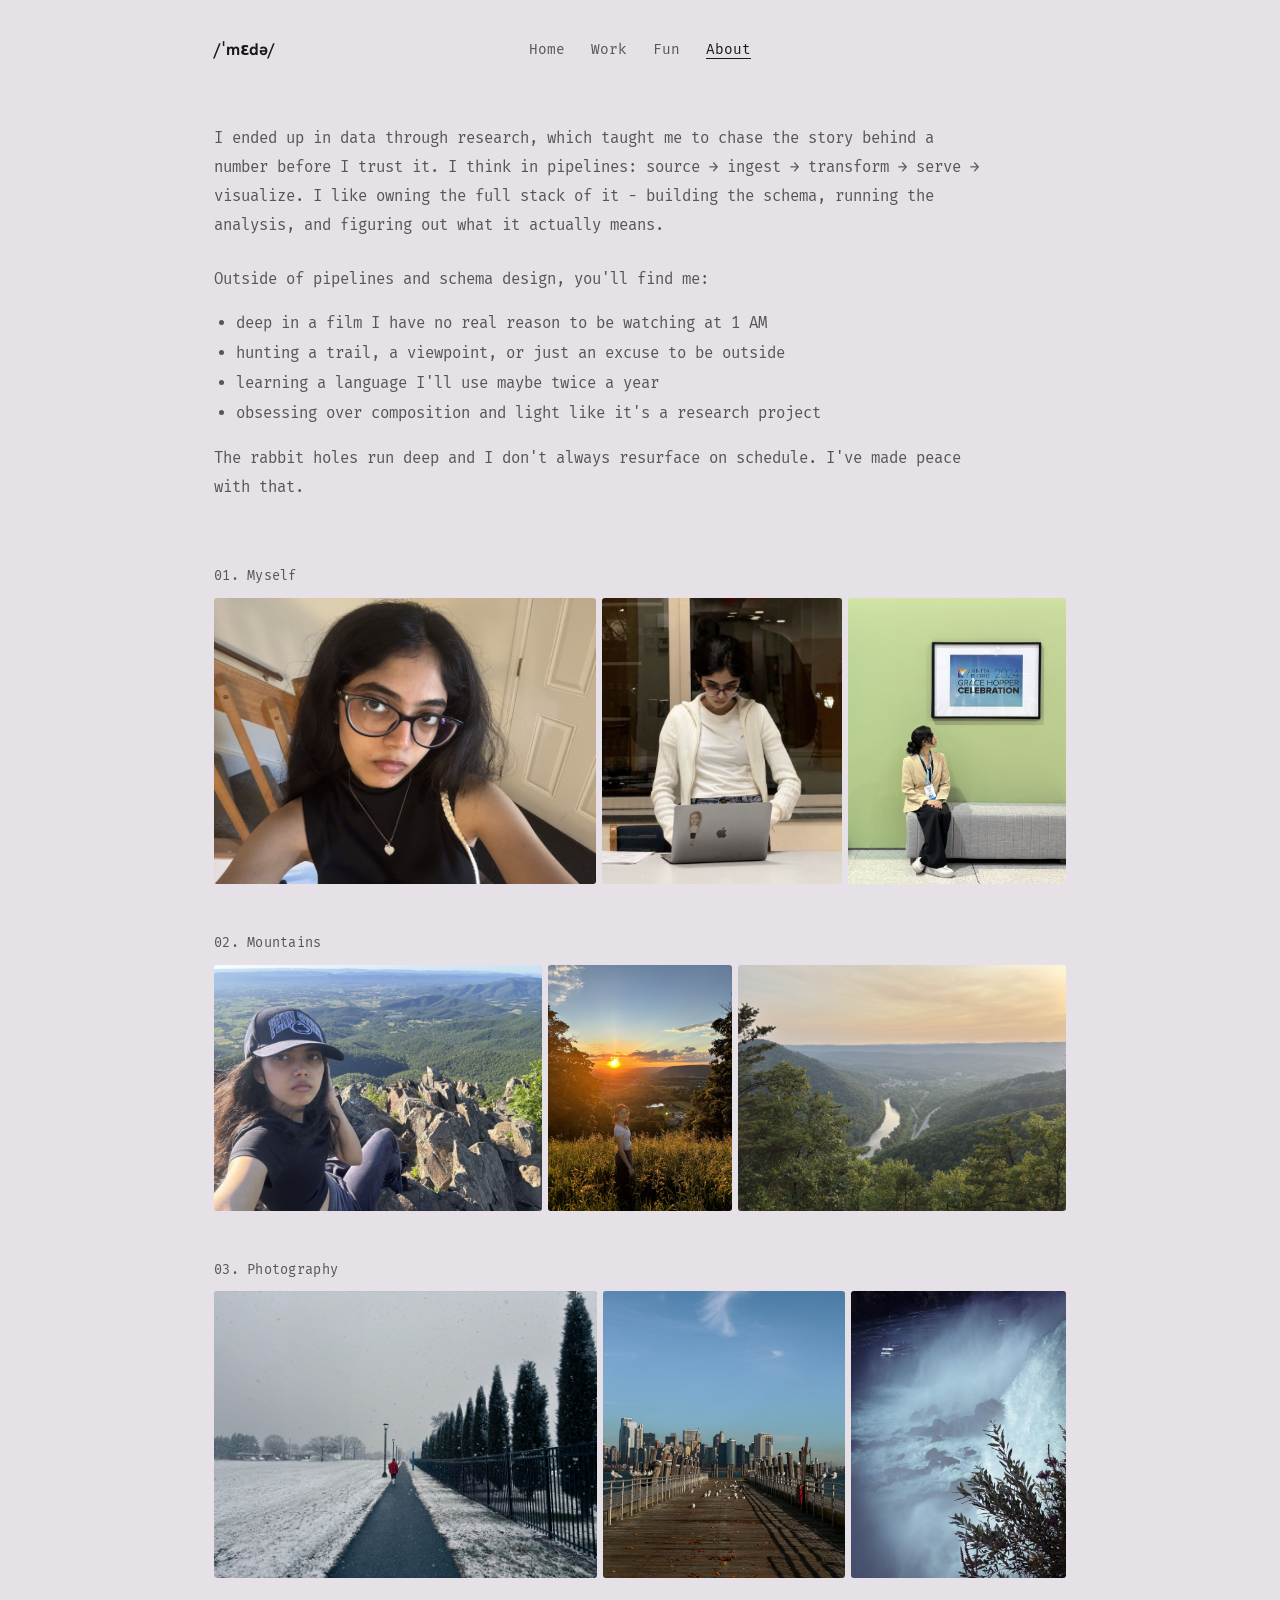
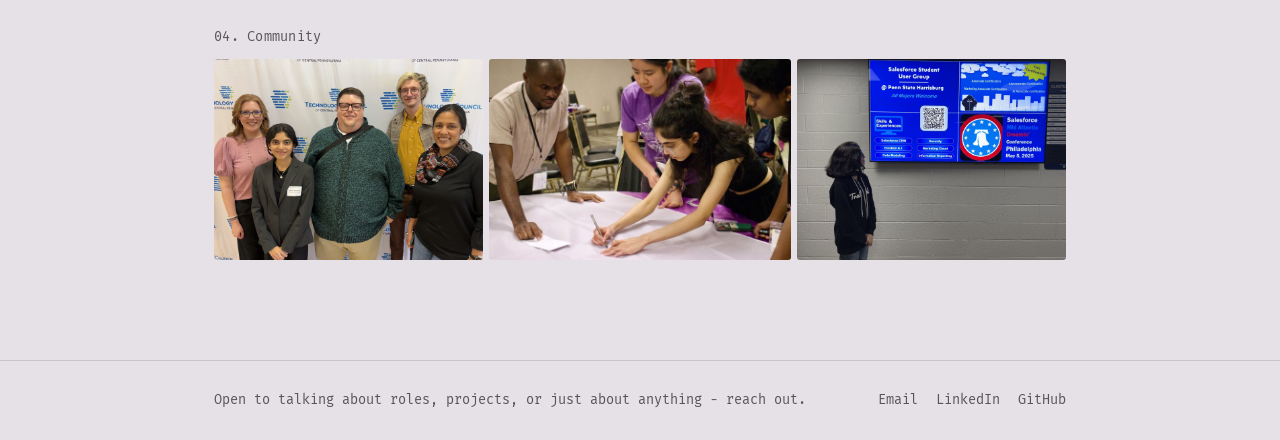
==== about.html @ 59be5feb "Add files via upload" ====
<!DOCTYPE html>
<html lang="en">
<head>
<meta charset="UTF-8">
<meta name="viewport" content="width=device-width, initial-scale=1, viewport-fit=cover">
<title>About - Medha Devalraj</title>
<meta name="theme-color" content="#e6e1e6">
<link rel="stylesheet" href="style.css?v=18">
</head>
<body class="page-about">

<nav class="site-nav" aria-label="Primary">
  <div class="wrap nav-bar">
    <a href="index.html" class="nav-logo">/ˈmɛdə/</a>
    <div class="nav-links" id="navLinks">
      <a href="index.html">Home</a>
      <a href="work.html">Work</a>
      <a href="fun.html">Fun</a>
      <a href="about.html" class="active" aria-current="page">About</a>
    </div>
    <span class="nav-end" aria-hidden="true"></span>
  </div>
</nav>

<main>
  <div class="wrap">
    <div style="max-width: 780px;">
      <p style="color:var(--ink-soft); font-size:0.98rem; line-height:1.85;">I ended up in data through research, which taught me to chase the story behind a number before I trust it. I think in pipelines: source &rarr; ingest &rarr; transform &rarr; serve &rarr; visualize. I like owning the full stack of it - building the schema, running the analysis, and figuring out what it actually means.</p>

      <p style="color:var(--ink-soft); font-size:0.98rem; line-height:1.85; margin-top:24px;">Outside of pipelines and schema design, you'll find me:</p>
      <ul style="color:var(--ink-soft); font-size:0.98rem; line-height:1.9; margin-top:8px; padding-left:22px;">
        <li>deep in a film I have no real reason to be watching at 1 AM</li>
        <li>hunting a trail, a viewpoint, or just an excuse to be outside</li>
        <li>learning a language I'll use maybe twice a year</li>
        <li>obsessing over composition and light like it's a research project</li>
      </ul>
      <p style="color:var(--ink-soft); font-size:0.98rem; line-height:1.85; margin-top:16px;">The rabbit holes run deep and I don't always resurface on schedule. I've made peace with that.</p>
    </div>

    <div class="about-category-grid">
      <div class="about-category">
        <p class="about-category-label">01. Myself</p>
        <div class="about-photo-row">
          <img class="about-photo" src="images/about/myself/1.jpeg" width="1600" height="1200" style="--ar:1.3333" loading="lazy" decoding="async" alt="Medha">
          <img class="about-photo" src="images/about/myself/2.jpeg" width="684" height="818" style="--ar:0.8362" loading="lazy" decoding="async" alt="Medha">
          <img class="about-photo" src="images/about/myself/3.jpeg" width="1218" height="1600" style="--ar:0.7612" loading="lazy" decoding="async" alt="Medha">
        </div>
      </div>

      <div class="about-category">
        <p class="about-category-label">02. Mountains</p>
        <div class="about-photo-row">
          <img class="about-photo" src="images/about/mountains/1.jpeg" width="1600" height="1200" style="--ar:1.3333" loading="lazy" decoding="async" alt="Mountain view">
          <img class="about-photo" src="images/about/mountains/2.jpeg" width="1200" height="1600" style="--ar:0.7500" loading="lazy" decoding="async" alt="Mountain view">
          <img class="about-photo" src="images/about/mountains/3.jpeg" width="1600" height="1200" style="--ar:1.3333" loading="lazy" decoding="async" alt="Mountain view">
        </div>
      </div>

      <div class="about-category">
        <p class="about-category-label">03. Photography</p>
        <div class="about-photo-row">
          <img class="about-photo" src="images/about/photography/1.jpeg" width="1600" height="1200" style="--ar:1.3333" loading="lazy" decoding="async" alt="Photograph">
          <img class="about-photo" src="images/about/photography/2.jpeg" width="1347" height="1600" style="--ar:0.8419" loading="lazy" decoding="async" alt="Photograph">
          <img class="about-photo" src="images/about/photography/3.jpeg" width="1200" height="1600" style="--ar:0.7500" loading="lazy" decoding="async" alt="Photograph">
        </div>
      </div>

      <div class="about-category">
        <p class="about-category-label">04. Community</p>
        <div class="about-photo-row">
          <img class="about-photo" src="images/about/community/1.jpeg" width="1600" height="1200" style="--ar:1.3333" loading="lazy" decoding="async" alt="Community event">
          <img class="about-photo" src="images/about/community/2.jpeg" width="1264" height="843" style="--ar:1.4994" loading="lazy" decoding="async" alt="Community event">
          <img class="about-photo" src="images/about/community/3.jpeg" width="1600" height="1200" style="--ar:1.3333" loading="lazy" decoding="async" alt="Community event">
        </div>
      </div>
    </div>

  </div>
</main>

<footer>
  <div class="wrap">
    <span class="footer-note">Open to talking about roles, projects, or just about anything - reach out.</span>
    <div class="footer-links">
      <a href="mailto:medhasharma.dev@gmail.com">Email</a>
      <a href="https://linkedin.com/in/medhasharma-dev" target="_blank">LinkedIn</a>
      <a href="https://github.com/MedhaDev" target="_blank">GitHub</a>
    </div>
  </div>
</footer>


<nav class="mobile-menu" aria-label="Site menu">
  <div class="mobile-menu-panel" id="mobileMenu" hidden>
      <a href="index.html">Home</a>
      <a href="work.html">Work</a>
      <a href="fun.html">Fun</a>
      <a href="about.html" class="active" aria-current="page">About</a>
  </div>
  <button type="button" class="mobile-menu-btn" aria-expanded="false" aria-controls="mobileMenu">
    <svg class="mm-open" viewBox="0 0 24 24" width="16" height="16" fill="none" stroke="currentColor" stroke-width="2.4" stroke-linecap="round"><line x1="4" y1="7" x2="20" y2="7"/><line x1="4" y1="12" x2="20" y2="12"/><line x1="4" y1="17" x2="20" y2="17"/></svg>
    <svg class="mm-close" viewBox="0 0 24 24" width="16" height="16" fill="none" stroke="currentColor" stroke-width="2.4" stroke-linecap="round"><line x1="6" y1="6" x2="18" y2="18"/><line x1="18" y1="6" x2="6" y2="18"/></svg>
    Menu
  </button>
</nav>

<script src="nav.js?v=18" defer></script>
</body>
</html>
---- style.css ----
@import url('https://fonts.googleapis.com/css2?family=Fira+Mono:wght@400;700&family=Hanken+Grotesk:wght@500;600;700;800&display=swap');

:root {
  --ink: #1a1919;
  --ink-soft: #1a1919b3;
  --pill-bg: #d2d1ca;
  --pill-text: #1a1919;
  --line: rgba(26,25,25,0.14);
  --btn-dark: #1a1919;
  --btn-dark-text: #eae8e3;
  --font-mono: 'Fira Mono', ui-monospace, SFMono-Regular, Menlo, Monaco, Consolas, 'Liberation Mono', 'Courier New', monospace;
  --font-sans: 'Hanken Grotesk', ui-sans-serif, system-ui, -apple-system, 'Segoe UI', Roboto, sans-serif;
  --gutter: 1.5rem; /* Robin's page gutter: 24px at every width */
  --shadow-floating: 0 0.75rem 1.5rem rgba(26,25,25,0.14);
}

/* Rotating page paper (warm greige family, per Robin's colors.css comment: "Warm greige neutrals borrowed from terrain.com") */
body.page-home   { background: #eae8e3; }
body.page-work   { background: #f2e3dc; }
body.page-fun    { background: #dfe3ea; }
body.page-about  { background: #e6e1e6; }

* { box-sizing: border-box; }

html {
  -webkit-text-size-adjust: 100%;
  text-size-adjust: 100%;
  overscroll-behavior: none; /* no rubber-band bounce past top/bottom */
}
html, body { overflow-x: clip; } /* nothing can ever cause sideways scrolling */
:focus-visible { outline: 2px solid var(--ink); outline-offset: 2px; }
img, svg, video { max-width: 100%; }

body {
  margin: 0;
  color: var(--ink);
  font-family: var(--font-mono);
  font-size: clamp(0.9375rem, 0.21vw + 0.88rem, 1rem); /* 15px on phones -> 16px on desktop */
  -webkit-font-smoothing: antialiased;  /* macOS draws both faces heavier than intended */
  -moz-osx-font-smoothing: grayscale;
  line-height: 1.65;
  min-height: 100vh;
  min-height: 100dvh; /* matches the visible screen on phones with collapsing browser bars */
  overflow-wrap: break-word; /* long emails/URLs wrap instead of pushing the page sideways */
  display: flex;
  flex-direction: column;
}

a { color: inherit; }

h1, h2, h3, .headline {
  font-family: var(--font-sans);
  font-weight: 700;
  line-height: 1.15;
  margin: 0;
}

.wrap {
  max-width: 900px;
  margin: 0 auto;
  padding-left: max(var(--gutter), env(safe-area-inset-left));
  padding-right: max(var(--gutter), env(safe-area-inset-right));
  width: 100%;
}

main { flex: 1; }

/* ---------- Nav ---------- */
.nav-bar {
  display: grid;
  grid-template-columns: 1fr auto 1fr;
  align-items: center;
  gap: 16px;
  padding-top: 32px;
  padding-bottom: 8px;
}
.nav-bar .nav-logo { justify-self: start; }
.nav-bar .nav-end { justify-self: end; }
.nav-logo {
  color: var(--ink);
  font-family: var(--font-sans);
  font-weight: 700;
  font-size: 1.05rem;
  text-decoration: none;
}
.nav-links {
  display: flex;
  flex-wrap: wrap;
  justify-content: center;
  column-gap: 22px;
  row-gap: 4px;
}

.nav-links a {
  text-decoration: none;
  padding: 6px 2px; /* bigger tap target on touch screens */
  font-size: 0.9rem;
  color: var(--ink-soft);
  text-underline-offset: 4px;
}
.nav-links a:hover {
  color: var(--ink);
  text-decoration: underline;
}
.nav-links a.active {
  color: var(--ink);
  text-decoration: underline;
}

/* ---------- Hero / Home ---------- */
.hero { padding: 40px 0 20px; }
.hero .greeting {
  font-size: clamp(2.4rem, 6vw, 3.6rem);
  margin-bottom: 4px;
}
.hero .greeting .name { display: block; }
.credential-line {
  font-size: 0.85rem;
  color: var(--ink-soft);
  margin-top: 10px;
}
.hero-tagline {
  margin-top: 22px;
  max-width: 520px;
  font-size: 1rem;
  color: var(--ink-soft);
  line-height: 1.7;
}
.hero-buttons {
  display: flex;
  flex-wrap: wrap;
  align-items: center;
  gap: 12px;
  margin-top: 26px;
}
.btn {
  display: inline-block;
  font-family: var(--font-mono);
  font-size: 0.88rem;
  padding: 12px 22px;
  border-radius: 999px;
  text-decoration: none;
  border: none;
  cursor: pointer;
}
.btn-dark { background: var(--btn-dark); color: var(--btn-dark-text); }
.btn-light { background: rgba(0,0,0,0.08); color: var(--ink); }
.btn:hover { opacity: 0.85; }

/* ---------- Experience accordion ---------- */
.exp-section { margin-top: 56px; }
.exp-list { border-top: 1px solid var(--line); }
.exp-row {
  border-bottom: 1px solid var(--line);
}
.exp-row-head {
  display: grid;
  grid-template-columns: 24px 150px 1fr 1fr;
  gap: 16px;
  align-items: center;
  padding: 16px 4px;
  cursor: pointer;
  background: none;
  border: none;
  width: 100%;
  text-align: left;
  font-family: var(--font-mono);
  font-size: 0.95rem;
  color: var(--ink);
}
.exp-icon { width: 20px; height: 20px; flex-shrink: 0; color: var(--ink-soft); }
.exp-row-head:hover { opacity: 0.7; }
.exp-year { color: var(--ink-soft); }
.exp-company { font-weight: 700; }
.exp-role { color: var(--ink-soft); }
.exp-detail {
  max-height: 0;
  overflow: hidden;
  transition: max-height 0.3s ease;
}

.exp-detail-inner {
  padding: 4px 4px 24px;
  max-width: 640px;
}
.exp-detail-inner p {
  color: var(--ink-soft);
  font-size: 0.92rem;
  line-height: 1.75;
  margin: 0 0 14px;
}
.pill-row { display: flex; flex-wrap: wrap; gap: 8px; }
.pill {
  background: var(--pill-bg);
  color: var(--pill-text);
  font-size: 0.78rem;
  padding: 5px 12px;
  border-radius: 999px;
}
.pill-link {
  background: none;
  color: var(--ink);
  font-size: 0.78rem;
  padding: 5px 4px;
  text-decoration: underline;
  text-underline-offset: 2px;
}

/* ---------- Section labels ---------- */
.section-label {
  font-family: var(--font-sans);
  font-weight: 700;
  font-size: 2rem;
  margin-bottom: 8px;
}
.section-sub {
  color: var(--ink-soft);
  font-size: 0.95rem;
  max-width: 560px;
  margin-bottom: 40px;
}
main .wrap { padding-top: 32px; padding-bottom: 60px; }

/* ---------- Work / Fun list items ---------- */
.item-list { border-top: 1px solid var(--line); }
.item {
  display: block;
  padding: 24px 0;
  border-bottom: 1px solid var(--line);
  text-decoration: none;
  color: inherit;
}
.item-top {
  display: flex;
  justify-content: space-between;
  align-items: baseline;
  gap: 16px;
  flex-wrap: wrap;
}
.item-title {
  font-family: var(--font-sans);
  font-weight: 600;
  font-size: 1.15rem;
}
.item-title-row { display: flex; align-items: center; gap: 10px; }
.item-icon { width: 18px; height: 18px; flex-shrink: 0; color: var(--ink-soft); }
.item-year { color: var(--ink-soft); font-size: 0.85rem; white-space: nowrap; }
.item-org { color: var(--ink-soft); font-size: 0.85rem; margin-top: 4px; }
.item-desc { color: var(--ink-soft); font-size: 0.92rem; margin-top: 10px; max-width: 640px; line-height: 1.7; }
.item-pills { margin-top: 12px; }

/* ---------- Case study pages ---------- */
.cs-back { font-size: 0.85rem; color: var(--ink-soft); text-decoration: none; display: inline-block; margin-bottom: 24px; }
.cs-back:hover { color: var(--ink); }
.cs-tag { font-size: 0.82rem; color: var(--ink-soft); display: block; margin-bottom: 10px; }
.cs-title { font-size: clamp(1.8rem, 4vw, 2.6rem); max-width: 720px; margin-bottom: 32px; }
.cs-meta { display: grid; grid-template-columns: repeat(4,1fr); gap: 20px; padding: 24px 0; border-top: 1px solid var(--line); border-bottom: 1px solid var(--line); margin-bottom: 32px; }
.cs-meta-label { font-size: 0.75rem; color: var(--ink-soft); display: block; margin-bottom: 4px; text-transform: uppercase; letter-spacing: 0.04em; }
.cs-meta-value { font-size: 0.88rem; }
.cs-overview h2 { font-size: clamp(1.3rem,2.6vw,1.7rem); max-width: 640px; margin-bottom: 14px; }
.cs-overview p { color: var(--ink-soft); max-width: 640px; line-height: 1.75; font-size: 0.95rem; }
.cs-stats { display: grid; grid-template-columns: repeat(3,1fr); gap: 24px; padding: 36px 0; }
.cs-stat-num { font-family: var(--font-sans); font-weight: 700; font-size: 1.8rem; display: block; }
.cs-stat-label { font-size: 0.82rem; color: var(--ink-soft); margin-top: 4px; }
.cs-journey-block { max-width: 660px; margin-bottom: 26px; }
.cs-journey-block h3 { font-size: 1.05rem; margin-bottom: 8px; }
.cs-journey-block p { color: var(--ink-soft); font-size: 0.92rem; line-height: 1.75; }
.cs-win-list { list-style: none; padding: 0; margin: 0; }
.cs-win-item { padding: 16px 0; border-top: 1px solid var(--line); }
.cs-win-item:last-child { border-bottom: 1px solid var(--line); }
.cs-win-item h4 { font-family: var(--font-sans); font-size: 0.98rem; margin-bottom: 4px; }
.cs-win-item p { color: var(--ink-soft); font-size: 0.88rem; max-width: 600px; }

/* ---------- Home: single-column layout ----------
   Previously a sticky two-column split (55%/45%, height:100vh). That combo
   is exactly the kind of thing that renders differently across OSes: 100vh
   means something slightly different depending on browser chrome/taskbar
   height, so on some Windows setups the hero content had less room than it
   needed and got visibly cut off. A plain stacked column, reusing the same
   .wrap/nav/footer every other page already uses, has no viewport-height
   dependency at all — it just flows, the same way on every device. */
.home-hero {
  padding: 64px 0 24px;
  max-width: 760px;
}
.home-headline {
  font-size: clamp(1.9rem, 1.6vw + 1.1rem, 2.8rem);
  line-height: 1.12;
  letter-spacing: -0.01em;
  text-wrap: balance;
}
.home-headline .role {
  background: rgba(26,25,25,0.1);
  padding: 0 4px;
  transition: font-style 0s;
}
.home-headline .role:hover {
  font-style: italic;
}
.home-specialty {
  font-family: var(--font-sans);
  font-weight: 700;
  font-size: 0.95rem;
  color: var(--ink);
  margin-top: 18px;
  letter-spacing: 0.06em;
  display: inline-block;
  text-decoration: underline;
  text-underline-offset: 6px;
  animation: specialty-reveal 700ms cubic-bezier(0.65, 0, 0.35, 1) 300ms backwards;
}
@keyframes specialty-reveal {
  from { clip-path: inset(0 100% 0 0); }
  to { clip-path: inset(0 0 0 0); }
}
.home-blurb {
  text-wrap: pretty; /* avoids a lonely last word on a line */
  margin-top: 24px;
  max-width: 640px;
  color: var(--ink-soft);
  font-family: var(--font-mono);
  font-size: 1rem;
  line-height: 1.75;
}
.home-buttons { margin-top: 26px; }
.section-block { margin-top: 88px; }
.section-block h2 {
  font-size: 0.85rem;
  font-weight: 700;
  text-transform: none;
  color: var(--ink-soft);
  letter-spacing: 0.04em;
  text-transform: uppercase;
  margin-bottom: 4px;
}

/* ---------- Contact row list (exact match to Robin's ContactSection.astro) ---------- */
.contact-list {
  margin-top: 16px;
  border-top: 1px dotted rgba(26,25,25,0.3);
  display: flex;
  flex-direction: column;
}
.contact-row {
  display: flex;
  align-items: flex-start;
  gap: 16px;
  padding: 20px 0;
  border-bottom: 1px dotted rgba(26,25,25,0.3);
  text-decoration: none;
  color: var(--ink);
  font-family: var(--font-mono);
}
.c-icon { width: 18px; height: 18px; flex-shrink: 0; margin-top: 2px; }
.contact-row .c-label { flex: 1; font-size: 0.95rem; }
.contact-row .c-label.marker { background: rgba(26,25,25,0.1); padding: 0 4px; }
.contact-row .c-value { font-size: 0.85rem; color: var(--ink-soft); text-align: right; min-width: 0; }

footer { border-top: 1px solid var(--line); padding: 28px 0; margin-top: 40px; }
footer .wrap { display: flex; justify-content: space-between; align-items: center; flex-wrap: wrap; gap: 14px; }
.footer-links { display: flex; gap: 18px; }
.footer-links a { text-decoration: none; font-size: 0.85rem; color: var(--ink-soft); }
.footer-links a:hover { color: var(--ink); }
.footer-note { font-size: 0.85rem; color: var(--ink-soft); }

/* ---------- Mobile menu (Robin's pattern: floating pill at the bottom, in thumb reach) ---------- */
.mobile-menu { display: none; }
@media (max-width: 720px) {
  .nav-bar .nav-links, .nav-bar .nav-end { display: none; }
  .nav-bar { grid-template-columns: 1fr; }
  /* room at the bottom so the pill never covers the last lines of the page */
  body { padding-bottom: calc(6rem + env(safe-area-inset-bottom)); }
  .mobile-menu {
    display: block;
    position: fixed;
    left: max(var(--gutter), env(safe-area-inset-left));
    right: max(var(--gutter), env(safe-area-inset-right));
    bottom: calc(var(--gutter) + env(safe-area-inset-bottom));
    z-index: 50;
  }
}
.mobile-menu-btn {
  display: flex;
  align-items: center;
  justify-content: center;
  gap: 8px;
  width: 100%;
  height: 48px;
  border: 0;
  border-radius: 12px;
  background: var(--ink);
  color: var(--btn-dark-text);
  font-family: var(--font-mono);
  font-size: 0.9rem;
  cursor: pointer;
  box-shadow: var(--shadow-floating);
}
.mobile-menu-btn .mm-close { display: none; }
.mobile-menu.is-open .mm-open { display: none; }
.mobile-menu.is-open .mm-close { display: block; }
.mobile-menu-panel {
  position: absolute;
  left: 0;
  right: 0;
  bottom: 56px;
  max-height: calc(100dvh - 7rem);
  overflow-y: auto;
  overscroll-behavior: contain;
  padding: 8px;
  border-radius: 12px;
  background: var(--ink);
  box-shadow: var(--shadow-floating);
  display: flex;
  flex-direction: column;
}
.mobile-menu-panel[hidden] { display: none; }
.mobile-menu-panel a {
  display: block;
  padding: 12px 16px;
  border-radius: 6px;
  color: var(--btn-dark-text);
  font-family: var(--font-mono);
  font-size: 0.9rem;
  text-decoration: none;
  opacity: 0.6;
  text-underline-offset: 4px;
}
.mobile-menu-panel a:hover { background: rgba(234,232,227,0.1); }
.mobile-menu-panel a.active { opacity: 1; text-decoration: underline; }
.mobile-menu-btn:focus-visible, .mobile-menu-panel a:focus-visible { outline-color: var(--btn-dark-text); }

@media(max-width: 640px) {
  .cs-meta { grid-template-columns: repeat(2,1fr); }
  .cs-stats { grid-template-columns: 1fr; }
  .nav-bar { padding-top: 24px; }
  main .wrap { padding-top: 24px; }
  .home-hero { padding-top: 32px; }
  .section-block { margin-top: 64px; }
  .contact-row { flex-wrap: wrap; gap: 4px 16px; }
  .contact-row .c-value { flex-basis: 100%; text-align: left; padding-left: 34px; }
  footer .wrap { flex-direction: column; align-items: flex-start; }
}
/* Respect people who turn off animations in their OS settings */
@media (prefers-reduced-motion: reduce) {
  *, *::before, *::after { animation: none !important; transition: none !important; }
}


/* ---------- Cursor-follow preview (image thumbnail + label, follows mouse on hover) ---------- */
.cursor-tooltip {
  position: fixed;
  top: 0;
  left: 0;
  pointer-events: none;
  opacity: 0;
  transform: translate(-50%, -50%);
  z-index: 999;
  transition: opacity 0.2s ease;
  display: flex;
  flex-direction: column;
  align-items: center;
}
.cursor-tooltip.visible { opacity: 1; }
.cursor-tooltip-img {
  width: 220px;
  aspect-ratio: 4 / 3;
  object-fit: cover;
  border-radius: 4px;
  border: 1px solid rgba(26,25,25,0.15);
  box-shadow: 0 8px 24px rgba(26,25,25,0.18);
  display: none;
}
.cursor-tooltip-img.has-src { display: block; }
.cursor-tooltip-label {
  margin-top: 8px;
  background: var(--ink);
  color: var(--pill-bg);
  font-family: var(--font-mono);
  font-size: 0.78rem;
  padding: 5px 12px;
  border-radius: 999px;
  white-space: nowrap;
}
/* No cursor on touch devices, so this hover-only preview never gets a
   chance to disappear on its own the way it does with a mouse — hide it
   outright wherever there's no hover capability. */
@media (hover: none) {
  .cursor-tooltip { display: none !important; }
}

/* ---------- Role icons (experience rows + case study pages) ---------- */
.cs-org-logo {
  width: 26px;
  height: 26px;
  color: var(--ink-soft);
  margin-bottom: 14px;
  display: block;
}

/* ---------- About page photo categories ----------
   Each category gets the full content width. Every photo carries its own
   aspect ratio (--ar, set in about.html); using that ratio as the flex-grow
   value makes all photos in a row the exact same height while filling the
   width, so nothing is cropped and nothing is left dangling. */
.about-category-grid {
  margin-top: 64px;
  display: grid;
  grid-template-columns: minmax(0, 1fr);
  gap: 48px;
}
.about-category-label {
  font-size: 0.85rem;
  color: var(--ink-soft);
  margin: 0 0 10px;
  letter-spacing: 0.02em;
}
.about-photo-row {
  display: flex;
  flex-wrap: wrap;
  gap: 6px;
}
.about-photo {
  flex: var(--ar, 1) 1 0;
  min-width: 0;
  width: 100%;
  height: auto;
  aspect-ratio: var(--ar, 1);
  object-fit: cover;
  display: block;
  border-radius: 3px;
  background: rgba(26,25,25,0.06); /* placeholder tone while loading */
}
/* Phones: first photo spans the full width, the other two share a row */
@media (max-width: 560px) {
  .about-category-grid { gap: 36px; margin-top: 48px; }
  .about-photo-row { gap: 4px; }
  .about-photo:first-child { flex-basis: 100%; }
}

/* ---------- Status pill (open to work) ---------- */
.status-pill {
  display: inline-flex;
  align-items: center;
  gap: 8px;
  padding: 12px 18px;
  box-sizing: border-box;
  border: 1px solid rgba(26,25,25,0.25);
  border-radius: 999px;
  font-family: var(--font-mono);
  font-size: 0.88rem;
  color: var(--ink-soft);
  width: fit-content;
}
.status-dot {
  width: 7px;
  height: 7px;
  border-radius: 50%;
  background: #5a8a5a;
  flex-shrink: 0;
  animation: status-blink 2s ease-in-out infinite;
}
@keyframes status-blink {
  0%, 100% { opacity: 1; }
  50% { opacity: 0.25; }
}

/* ---------- Click affordances (Robin's "ink-row" pattern) ----------
   Anything that goes somewhere carries a quiet arrow at rest:
     →  opens a page on this site (case studies)
     ↗  leaves the site (GitHub, LinkedIn, email)
     ⌄  expands in place (experience rows) — flips when open
   On devices with a mouse, hovering wakes the row up: the title underlines,
   the icon and arrow go from muted to full ink, and the arrow nudges.
   Hover effects are fenced behind (hover: hover) because on phones :hover
   sticks after a tap. */
.sr-only {
  position: absolute; width: 1px; height: 1px; padding: 0; margin: -1px;
  overflow: hidden; clip: rect(0 0 0 0); white-space: nowrap; border: 0;
}
.item-meta { display: inline-flex; align-items: center; gap: 8px; }
.item-arrow {
  display: inline-block;
  font-size: 1rem;
  line-height: 1;
  color: var(--ink-soft);
  transition: transform 150ms ease-out, color 150ms ease-out;
}
.item-icon, .exp-icon, .c-icon { transition: color 150ms ease-out, opacity 150ms ease-out; }
.item-year, .pill-link, .contact-row .c-value { transition: color 150ms ease-out; }

/* Expand caret on experience rows */
.exp-row-head { position: relative; }
.exp-row-head[data-target] { grid-template-columns: 24px 150px 1fr 1fr 16px; }
.exp-caret {
  width: 16px;
  height: 16px;
  color: var(--ink-soft);
  justify-self: end;
  transition: transform 200ms ease-out, color 150ms ease-out;
}
.exp-row.open .exp-caret { transform: rotate(180deg); color: var(--ink); }
.exp-row-head[data-target]:hover { opacity: 1; } /* replaces the old whole-row fade */

@media (hover: hover) {
  a.item:hover .item-title,
  .exp-row-head[data-target]:hover .exp-company,
  .contact-row:hover .c-label {
    text-decoration: underline;
    text-underline-offset: 4px;
  }
  a.item:hover .item-icon,
  .exp-row-head[data-target]:hover .exp-icon,
  .exp-row-head[data-target]:hover .exp-caret,
  a.item:hover .item-year,
  a.item:hover .pill-link,
  .contact-row:hover .c-value { color: var(--ink); }
  a.item:hover .item-arrow { color: var(--ink); transform: translateX(3px); }
  .exp-row-head[data-target]:hover .exp-caret { transform: translateY(2px); }
  .exp-row.open .exp-row-head[data-target]:hover .exp-caret { transform: rotate(180deg) translateY(2px); }
}


/* Availability line under the contact list */
.availability-note {
  display: flex;
  align-items: flex-start;
  gap: 16px;
  margin: 20px 0 0;
  font-size: 0.85rem;
  color: var(--ink-soft);
}
.availability-note .c-icon { opacity: 0.7; }


/* ---------- Work / Fun rows (all screen sizes) ----------
     [icon] [title .......................]
            [year →]
            [org]
            [description]
            [pills]
   The icon owns its own column, so icons line up down the page and all text
   starts on one vertical line under the title. Same layout on phone and
   desktop; phones only get slightly smaller type. */
.item {
  display: grid;
  grid-template-columns: 20px minmax(0, 1fr);
  column-gap: 14px;
  align-items: start;
}
.item-top, .item-title-row { display: contents; }
.item-icon  { grid-column: 1; grid-row: 1; width: 20px; height: 20px; margin-top: 3px; }
.item-title { grid-column: 2; grid-row: 1; line-height: 1.3; }
.item-year  { grid-column: 2; grid-row: 2; margin-top: 12px; }
.item-org   { grid-column: 2; grid-row: 3; margin-top: 6px; }
.item-desc  { grid-column: 2; grid-row: 4; margin-top: 16px; }
.item-pills { grid-column: 2; grid-row: 5; margin-top: 16px; }
@media (max-width: 640px) {
  .item { column-gap: 12px; padding: 24px 0; }
  .item-title { font-size: 1.1rem; }
  .item-year { font-size: 0.8rem; }
}

/* ---------- Home: experience & education rows on phones ----------
   Desktop keeps its table layout (icon | dates | company | role | caret).
   Phones use the same pattern as the Work page:
     [icon] [Company ..................] [caret]
            [dates]
            [role]
            (expanded details also start under the company name) */
@media (max-width: 640px) {
  .exp-row-head,
  .exp-row-head[data-target] {
    display: grid;
    grid-template-columns: 20px minmax(0, 1fr);
    column-gap: 12px;
    row-gap: 0;
    align-items: start;
    padding: 20px 4px;
  }
  .exp-row-head[data-target] { padding-right: 36px; }
  .exp-icon    { grid-column: 1; grid-row: 1; margin-top: 1px; }
  .exp-company { grid-column: 2; grid-row: 1; line-height: 1.35; }
  .exp-year    { grid-column: 2; grid-row: 2; margin-top: 12px; font-size: 0.8rem; }
  .exp-role    { grid-column: 2; grid-row: 3; margin-top: 6px; }
  .exp-caret   { position: absolute; top: 21px; right: 4px; }
  .exp-detail-inner { padding-left: 36px; }
}

/* ======================================================================
   DESKTOP ONLY (641px and wider). Everything below is fenced inside this
   query, so the phone layout above is not affected in any way.
   ====================================================================== */
@media (min-width: 641px) {

  /* Work / Fun rows:
       [icon] [Title ..........................] [2024 →]
              [Organization]
              [Description]
              [pills]
     Year goes back to the top-right corner; org, description and pills
     keep the same indent as the title. */
  .item { grid-template-columns: 20px minmax(0, 1fr) auto; column-gap: 16px; }
  .item-year  { grid-column: 3; grid-row: 1; justify-self: end; margin-top: 4px;
                white-space: nowrap; }
  .item-org   { grid-row: 2; margin-top: 6px; }
  .item-desc  { grid-row: 3; }
  .item-pills { grid-row: 4; }

  /* Home: experience & education rows — one row, roomier:
       [icon]  Oct 2025 – Present   Edna Bennett Pierce…   Research Data… ⌄
     Wider gaps between the columns, dates never split over two lines,
     and the chevron sits right after the job title. */
  .exp-list .exp-row-head,
  .exp-list .exp-row-head[data-target] {
    grid-template-columns: 20px 150px minmax(0, 0.85fr) minmax(0, 1.15fr);
    column-gap: 22px;
    align-items: center;
    padding: 18px 4px;
  }
  .exp-list .exp-year    { white-space: nowrap; font-size: 0.85rem; }
  .exp-list .exp-role    { display: flex; align-items: center; gap: 10px; font-size: 0.9rem; }
  .exp-list .exp-caret   { flex-shrink: 0; }
  /* opened description lines up under the dates column */
  .exp-detail-inner      { padding-left: 46px; }
}
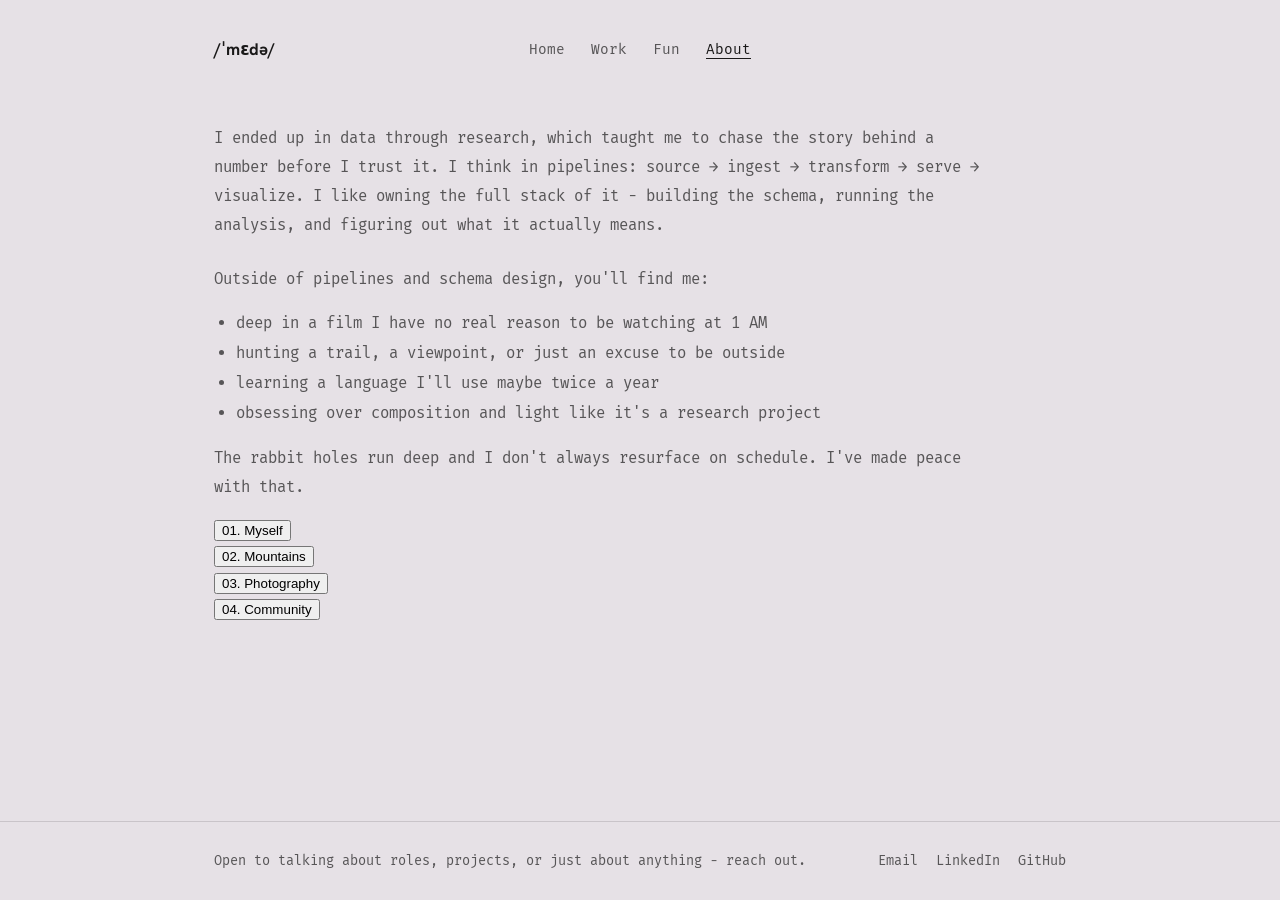
==== commit 00efc547: "Update about page" ====
--- a/about.html
+++ b/about.html
@@ -4,8 +4,12 @@
 <meta charset="UTF-8">
 <meta name="viewport" content="width=device-width, initial-scale=1, viewport-fit=cover">
 <title>About - Medha Devalraj</title>
-<meta name="theme-color" content="#e6e1e6">
-<link rel="stylesheet" href="style.css?v=18">
+<meta name="description" content="Medha Devalraj, a data analyst who builds the systems behind the numbers: SQL, Python, dbt and R, plus the research and stakeholder work that gives the numbers context.">
+<meta property="og:title" content="About - Medha Devalraj">
+<meta property="og:description" content="Medha Devalraj, a data analyst who builds the systems behind the numbers: SQL, Python, dbt and R, plus the research and stakeholder work that gives the numbers context.">
+<meta property="og:type" content="website">
+<meta name="theme-color" content="#e7e1ef">
+<link rel="stylesheet" href="style.css?v=23">
 </head>
 <body class="page-about">
 
@@ -37,41 +41,90 @@
       <p style="color:var(--ink-soft); font-size:0.98rem; line-height:1.85; margin-top:16px;">The rabbit holes run deep and I don't always resurface on schedule. I've made peace with that.</p>
     </div>
 
-    <div class="about-category-grid">
-      <div class="about-category">
-        <p class="about-category-label">01. Myself</p>
-        <div class="about-photo-row">
-          <img class="about-photo" src="images/about/myself/1.jpeg" width="1600" height="1200" style="--ar:1.3333" loading="lazy" decoding="async" alt="Medha">
-          <img class="about-photo" src="images/about/myself/2.jpeg" width="684" height="818" style="--ar:0.8362" loading="lazy" decoding="async" alt="Medha">
-          <img class="about-photo" src="images/about/myself/3.jpeg" width="1218" height="1600" style="--ar:0.7612" loading="lazy" decoding="async" alt="Medha">
-        </div>
+    <div class="folder-grid">
+      <div class="folder-item">
+        <button type="button" class="folder" data-gallery="gallery-myself" aria-haspopup="dialog" style="--f-back:#dccc96; --f-front:#e9ddb4;">
+          <span class="folder-shape" aria-hidden="true">
+            <span class="folder-back"></span>
+            <span class="folder-papers"></span>
+            <span class="folder-front"></span>
+          </span>
+          <span class="folder-label">01. Myself</span>
+        </button>
+        <dialog class="gallery" id="gallery-myself" aria-labelledby="gallery-myself-title">
+          <div class="gallery-head">
+            <h2 id="gallery-myself-title">Myself</h2>
+            <button type="button" class="gallery-close" aria-label="Close Myself photos">&times;</button>
+          </div>
+          <div class="about-photo-row">
+            <img class="about-photo" src="images/about/myself/1.jpeg" width="1600" height="1200" style="--ar:1.3333" loading="lazy" decoding="async" alt="Medha">
+            <img class="about-photo" src="images/about/myself/2.jpeg" width="684" height="818" style="--ar:0.8362" loading="lazy" decoding="async" alt="Medha">
+            <img class="about-photo" src="images/about/myself/3.jpeg" width="1218" height="1600" style="--ar:0.7612" loading="lazy" decoding="async" alt="Medha">
+          </div>
+        </dialog>
       </div>
-
-      <div class="about-category">
-        <p class="about-category-label">02. Mountains</p>
-        <div class="about-photo-row">
-          <img class="about-photo" src="images/about/mountains/1.jpeg" width="1600" height="1200" style="--ar:1.3333" loading="lazy" decoding="async" alt="Mountain view">
-          <img class="about-photo" src="images/about/mountains/2.jpeg" width="1200" height="1600" style="--ar:0.7500" loading="lazy" decoding="async" alt="Mountain view">
-          <img class="about-photo" src="images/about/mountains/3.jpeg" width="1600" height="1200" style="--ar:1.3333" loading="lazy" decoding="async" alt="Mountain view">
-        </div>
+      <div class="folder-item">
+        <button type="button" class="folder" data-gallery="gallery-mountains" aria-haspopup="dialog" style="--f-back:#a9bccf; --f-front:#c3d1df;">
+          <span class="folder-shape" aria-hidden="true">
+            <span class="folder-back"></span>
+            <span class="folder-papers"></span>
+            <span class="folder-front"></span>
+          </span>
+          <span class="folder-label">02. Mountains</span>
+        </button>
+        <dialog class="gallery" id="gallery-mountains" aria-labelledby="gallery-mountains-title">
+          <div class="gallery-head">
+            <h2 id="gallery-mountains-title">Mountains</h2>
+            <button type="button" class="gallery-close" aria-label="Close Mountains photos">&times;</button>
+          </div>
+          <div class="about-photo-row">
+            <img class="about-photo" src="images/about/mountains/1.jpeg" width="1600" height="1200" style="--ar:1.3333" loading="lazy" decoding="async" alt="Mountain view">
+            <img class="about-photo" src="images/about/mountains/2.jpeg" width="1200" height="1600" style="--ar:0.7500" loading="lazy" decoding="async" alt="Mountain view">
+            <img class="about-photo" src="images/about/mountains/3.jpeg" width="1600" height="1200" style="--ar:1.3333" loading="lazy" decoding="async" alt="Mountain view">
+          </div>
+        </dialog>
       </div>
-
-      <div class="about-category">
-        <p class="about-category-label">03. Photography</p>
-        <div class="about-photo-row">
-          <img class="about-photo" src="images/about/photography/1.jpeg" width="1600" height="1200" style="--ar:1.3333" loading="lazy" decoding="async" alt="Photograph">
-          <img class="about-photo" src="images/about/photography/2.jpeg" width="1347" height="1600" style="--ar:0.8419" loading="lazy" decoding="async" alt="Photograph">
-          <img class="about-photo" src="images/about/photography/3.jpeg" width="1200" height="1600" style="--ar:0.7500" loading="lazy" decoding="async" alt="Photograph">
-        </div>
+      <div class="folder-item">
+        <button type="button" class="folder" data-gallery="gallery-photography" aria-haspopup="dialog" style="--f-back:#b1a3cb; --f-front:#c8bdde;">
+          <span class="folder-shape" aria-hidden="true">
+            <span class="folder-back"></span>
+            <span class="folder-papers"></span>
+            <span class="folder-front"></span>
+          </span>
+          <span class="folder-label">03. Photography</span>
+        </button>
+        <dialog class="gallery" id="gallery-photography" aria-labelledby="gallery-photography-title">
+          <div class="gallery-head">
+            <h2 id="gallery-photography-title">Photography</h2>
+            <button type="button" class="gallery-close" aria-label="Close Photography photos">&times;</button>
+          </div>
+          <div class="about-photo-row">
+            <img class="about-photo" src="images/about/photography/1.jpeg" width="1600" height="1200" style="--ar:1.3333" loading="lazy" decoding="async" alt="Photograph">
+            <img class="about-photo" src="images/about/photography/2.jpeg" width="1347" height="1600" style="--ar:0.8419" loading="lazy" decoding="async" alt="Photograph">
+            <img class="about-photo" src="images/about/photography/3.jpeg" width="1200" height="1600" style="--ar:0.7500" loading="lazy" decoding="async" alt="Photograph">
+          </div>
+        </dialog>
       </div>
-
-      <div class="about-category">
-        <p class="about-category-label">04. Community</p>
-        <div class="about-photo-row">
-          <img class="about-photo" src="images/about/community/1.jpeg" width="1600" height="1200" style="--ar:1.3333" loading="lazy" decoding="async" alt="Community event">
-          <img class="about-photo" src="images/about/community/2.jpeg" width="1264" height="843" style="--ar:1.4994" loading="lazy" decoding="async" alt="Community event">
-          <img class="about-photo" src="images/about/community/3.jpeg" width="1600" height="1200" style="--ar:1.3333" loading="lazy" decoding="async" alt="Community event">
-        </div>
+      <div class="folder-item">
+        <button type="button" class="folder" data-gallery="gallery-community" aria-haspopup="dialog" style="--f-back:#d8adb6; --f-front:#e6c6cc;">
+          <span class="folder-shape" aria-hidden="true">
+            <span class="folder-back"></span>
+            <span class="folder-papers"></span>
+            <span class="folder-front"></span>
+          </span>
+          <span class="folder-label">04. Community</span>
+        </button>
+        <dialog class="gallery" id="gallery-community" aria-labelledby="gallery-community-title">
+          <div class="gallery-head">
+            <h2 id="gallery-community-title">Community</h2>
+            <button type="button" class="gallery-close" aria-label="Close Community photos">&times;</button>
+          </div>
+          <div class="about-photo-row">
+            <img class="about-photo" src="images/about/community/1.jpeg" width="1600" height="1200" style="--ar:1.3333" loading="lazy" decoding="async" alt="Community event">
+            <img class="about-photo" src="images/about/community/2.jpeg" width="1264" height="843" style="--ar:1.4994" loading="lazy" decoding="async" alt="Community event">
+            <img class="about-photo" src="images/about/community/3.jpeg" width="1600" height="1200" style="--ar:1.3333" loading="lazy" decoding="async" alt="Community event">
+          </div>
+        </dialog>
       </div>
     </div>
 
@@ -104,6 +157,7 @@
   </button>
 </nav>
 
-<script src="nav.js?v=18" defer></script>
+<script src="nav.js?v=20" defer></script>
+<script src="gallery.js?v=20" defer></script>
 </body>
 </html>
--- a/style.css
+++ b/style.css
@@ -706,20 +706,25 @@
   .item-desc  { grid-row: 3; }
   .item-pills { grid-row: 4; }
 
-  /* Home: experience & education rows — one row, roomier:
-       [icon]  Oct 2025 – Present   Edna Bennett Pierce…   Research Data… ⌄
-     Wider gaps between the columns, dates never split over two lines,
-     and the chevron sits right after the job title. */
+  /* Home: experience & education rows, same idea:
+       [icon] [Company ..........................] [Oct 2025 – Present] [⌄]
+              [Role]
+     Dates never wrap, the chevron gets its own slim column, and the opened
+     description starts under the company name. */
   .exp-list .exp-row-head,
   .exp-list .exp-row-head[data-target] {
-    grid-template-columns: 20px 150px minmax(0, 0.85fr) minmax(0, 1.15fr);
-    column-gap: 22px;
-    align-items: center;
+    grid-template-columns: 20px minmax(0, 1fr) auto 16px;
+    column-gap: 16px;
+    line-height: normal; /* education rows are <div>s, work rows are <button>s: match them */
+    row-gap: 0;
+    align-items: start;
     padding: 18px 4px;
   }
-  .exp-list .exp-year    { white-space: nowrap; font-size: 0.85rem; }
-  .exp-list .exp-role    { display: flex; align-items: center; gap: 10px; font-size: 0.9rem; }
-  .exp-list .exp-caret   { flex-shrink: 0; }
-  /* opened description lines up under the dates column */
-  .exp-detail-inner      { padding-left: 46px; }
-}
+  .exp-list .exp-icon    { grid-column: 1; grid-row: 1; margin-top: 1px; }
+  .exp-list .exp-company { grid-column: 2; grid-row: 1; line-height: 1.4; }
+  .exp-list .exp-year    { grid-column: 3; grid-row: 1; justify-self: end;
+                           white-space: nowrap; font-size: 0.85rem; margin-top: 2px; }
+  .exp-list .exp-caret   { grid-column: 4; grid-row: 1; margin-top: 3px; }
+  .exp-list .exp-role    { grid-column: 2; grid-row: 2; margin-top: 4px; font-size: 0.9rem; }
+  .exp-detail-inner      { padding-left: 40px; }
+}
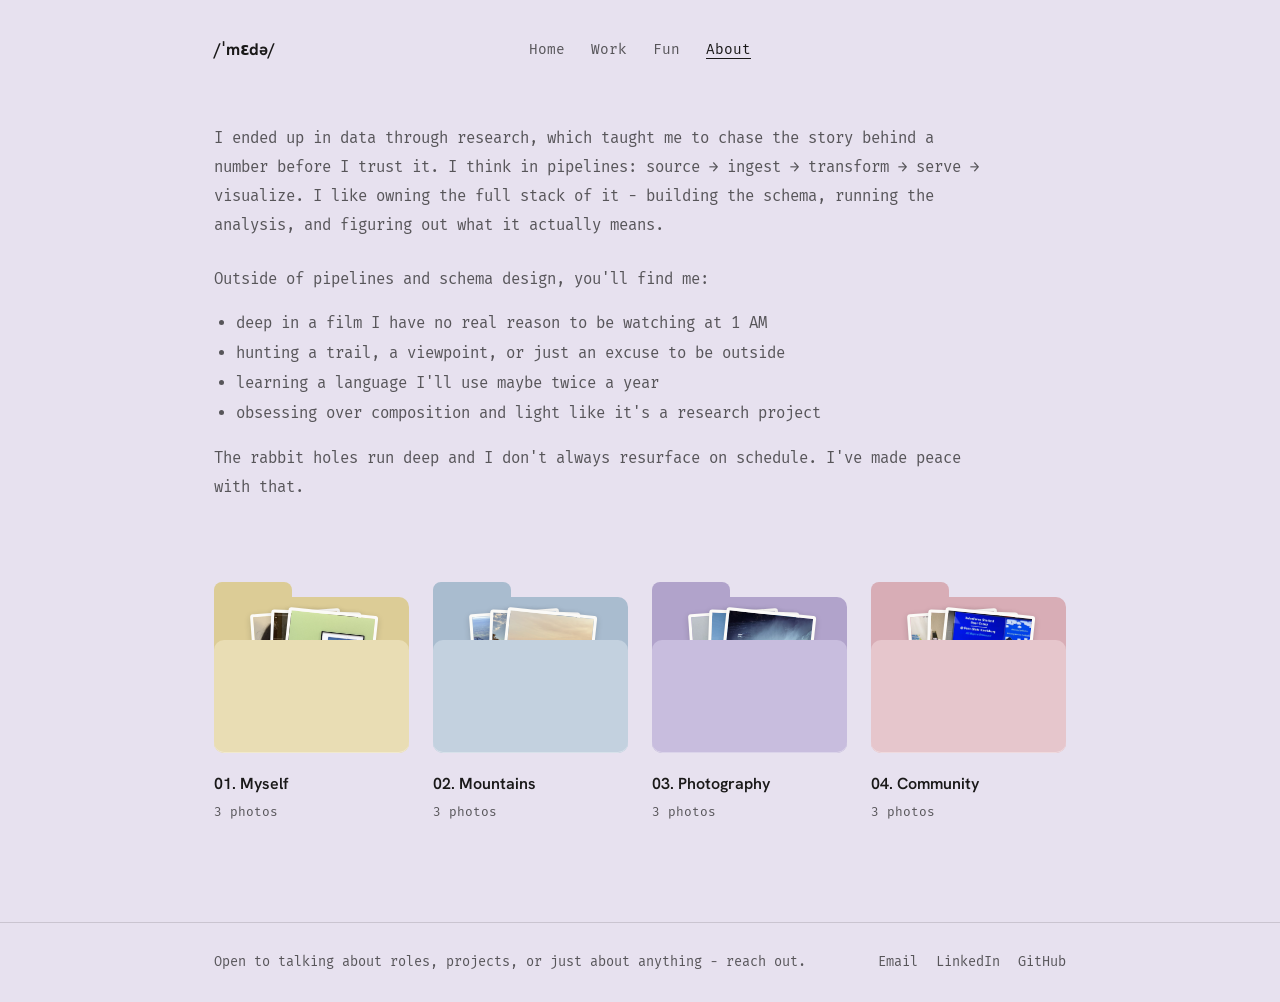
==== commit f5908201: "Update about page" ====
--- a/about.html
+++ b/about.html
@@ -50,6 +50,7 @@
             <span class="folder-front"></span>
           </span>
           <span class="folder-label">01. Myself</span>
+          <span class="folder-count"></span>
         </button>
         <dialog class="gallery" id="gallery-myself" aria-labelledby="gallery-myself-title">
           <div class="gallery-head">
@@ -71,6 +72,7 @@
             <span class="folder-front"></span>
           </span>
           <span class="folder-label">02. Mountains</span>
+          <span class="folder-count"></span>
         </button>
         <dialog class="gallery" id="gallery-mountains" aria-labelledby="gallery-mountains-title">
           <div class="gallery-head">
@@ -92,6 +94,7 @@
             <span class="folder-front"></span>
           </span>
           <span class="folder-label">03. Photography</span>
+          <span class="folder-count"></span>
         </button>
         <dialog class="gallery" id="gallery-photography" aria-labelledby="gallery-photography-title">
           <div class="gallery-head">
@@ -113,6 +116,7 @@
             <span class="folder-front"></span>
           </span>
           <span class="folder-label">04. Community</span>
+          <span class="folder-count"></span>
         </button>
         <dialog class="gallery" id="gallery-community" aria-labelledby="gallery-community-title">
           <div class="gallery-head">
--- a/style.css
+++ b/style.css
@@ -3,22 +3,22 @@
 :root {
   --ink: #1a1919;
   --ink-soft: #1a1919b3;
-  --pill-bg: #d2d1ca;
+  --pill-bg: rgba(26,25,25,0.08); /* tints with each page color */
   --pill-text: #1a1919;
   --line: rgba(26,25,25,0.14);
   --btn-dark: #1a1919;
-  --btn-dark-text: #eae8e3;
+  --btn-dark-text: #f2ecd6;
   --font-mono: 'Fira Mono', ui-monospace, SFMono-Regular, Menlo, Monaco, Consolas, 'Liberation Mono', 'Courier New', monospace;
   --font-sans: 'Hanken Grotesk', ui-sans-serif, system-ui, -apple-system, 'Segoe UI', Roboto, sans-serif;
-  --gutter: 1.5rem; /* Robin's page gutter: 24px at every width */
+  --gutter: 1.5rem; /* page gutter: 24px at every width */
   --shadow-floating: 0 0.75rem 1.5rem rgba(26,25,25,0.14);
 }
 
-/* Rotating page paper (warm greige family, per Robin's colors.css comment: "Warm greige neutrals borrowed from terrain.com") */
-body.page-home   { background: #eae8e3; }
-body.page-work   { background: #f2e3dc; }
-body.page-fun    { background: #dfe3ea; }
-body.page-about  { background: #e6e1e6; }
+/* Page paper: one muted pastel per page */
+body.page-home   { background: #f2ecd6; } /* butter yellow */
+body.page-work   { background: #dfe6ee; } /* dusty blue */
+body.page-fun    { background: #f2e1e4; } /* blush pink */
+body.page-about  { background: #e7e1ef; } /* soft lavender */
 
 * { box-sizing: border-box; }
 
@@ -155,7 +155,7 @@
 }
 .exp-row-head {
   display: grid;
-  grid-template-columns: 24px 150px 1fr 1fr;
+  grid-template-columns: 150px 1fr 1fr;
   gap: 16px;
   align-items: center;
   padding: 16px 4px;
@@ -168,7 +168,6 @@
   font-size: 0.95rem;
   color: var(--ink);
 }
-.exp-icon { width: 20px; height: 20px; flex-shrink: 0; color: var(--ink-soft); }
 .exp-row-head:hover { opacity: 0.7; }
 .exp-year { color: var(--ink-soft); }
 .exp-company { font-weight: 700; }
@@ -243,7 +242,6 @@
   font-size: 1.15rem;
 }
 .item-title-row { display: flex; align-items: center; gap: 10px; }
-.item-icon { width: 18px; height: 18px; flex-shrink: 0; color: var(--ink-soft); }
 .item-year { color: var(--ink-soft); font-size: 0.85rem; white-space: nowrap; }
 .item-org { color: var(--ink-soft); font-size: 0.85rem; margin-top: 4px; }
 .item-desc { color: var(--ink-soft); font-size: 0.92rem; margin-top: 10px; max-width: 640px; line-height: 1.7; }
@@ -265,6 +263,10 @@
 .cs-journey-block { max-width: 660px; margin-bottom: 26px; }
 .cs-journey-block h3 { font-size: 1.05rem; margin-bottom: 8px; }
 .cs-journey-block p { color: var(--ink-soft); font-size: 0.92rem; line-height: 1.75; }
+.cs-overview p + p, .cs-journey-block p + p { margin-top: 12px; }
+.cs-journey-block ul { color: var(--ink-soft); font-size: 0.92rem; line-height: 1.75; padding-left: 20px; margin: 8px 0 0; }
+.cs-journey-block li + li { margin-top: 4px; }
+.cs-journey-block strong { color: var(--ink); font-weight: 600; }
 .cs-win-list { list-style: none; padding: 0; margin: 0; }
 .cs-win-item { padding: 16px 0; border-top: 1px solid var(--line); }
 .cs-win-item:last-child { border-bottom: 1px solid var(--line); }
@@ -334,7 +336,7 @@
   margin-bottom: 4px;
 }
 
-/* ---------- Contact row list (exact match to Robin's ContactSection.astro) ---------- */
+/* ---------- Contact row list ---------- */
 .contact-list {
   margin-top: 16px;
   border-top: 1px dotted rgba(26,25,25,0.3);
@@ -363,7 +365,7 @@
 .footer-links a:hover { color: var(--ink); }
 .footer-note { font-size: 0.85rem; color: var(--ink-soft); }
 
-/* ---------- Mobile menu (Robin's pattern: floating pill at the bottom, in thumb reach) ---------- */
+/* ---------- Mobile menu (floating pill at the bottom, in thumb reach) ---------- */
 .mobile-menu { display: none; }
 @media (max-width: 720px) {
   .nav-bar .nav-links, .nav-bar .nav-end { display: none; }
@@ -474,7 +476,7 @@
 .cursor-tooltip-label {
   margin-top: 8px;
   background: var(--ink);
-  color: var(--pill-bg);
+  color: #f2ecd6;
   font-family: var(--font-mono);
   font-size: 0.78rem;
   padding: 5px 12px;
@@ -488,32 +490,156 @@
   .cursor-tooltip { display: none !important; }
 }
 
-/* ---------- Role icons (experience rows + case study pages) ---------- */
-.cs-org-logo {
-  width: 26px;
-  height: 26px;
-  color: var(--ink-soft);
-  margin-bottom: 14px;
+
+/* ---------- About page folders ----------
+   Each folder is a button: the first photos of its gallery peek out of the
+   folder, and on hover/focus the front flap tips forward while the photos
+   fan out. One --open value (0 to 1) drives every part of that motion. */
+.folder-grid {
+  margin-top: 72px;
+  display: grid;
+  grid-template-columns: repeat(4, minmax(0, 1fr));
+  gap: 40px 24px;
+}
+.folder {
+  --open: 0;
+  appearance: none;
+  background: none;
+  border: 0;
+  padding: 0;
+  margin: 0;
+  width: 100%;
+  color: inherit;
+  font: inherit;
+  text-align: left;
+  cursor: pointer;
+  display: flex;
+  flex-direction: column;
+  gap: 4px;
+}
+.folder:focus-visible { --open: 1; outline-offset: 6px; border-radius: 4px; }
+.folder-shape {
+  position: relative;
   display: block;
-}
-
-/* ---------- About page photo categories ----------
-   Each category gets the full content width. Every photo carries its own
-   aspect ratio (--ar, set in about.html); using that ratio as the flex-grow
-   value makes all photos in a row the exact same height while filling the
-   width, so nothing is cropped and nothing is left dangling. */
-.about-category-grid {
-  margin-top: 64px;
-  display: grid;
-  grid-template-columns: minmax(0, 1fr);
-  gap: 48px;
-}
-.about-category-label {
-  font-size: 0.85rem;
-  color: var(--ink-soft);
-  margin: 0 0 10px;
-  letter-spacing: 0.02em;
-}
+  width: 100%;
+  aspect-ratio: 5 / 4;
+  margin: 12% 0 14px;
+  perspective: 700px;
+}
+.folder-back {
+  position: absolute;
+  inset: 0;
+  background: var(--f-back);
+  border-radius: 0 10px 10px 10px;
+}
+.folder-back::before { /* the tab */
+  content: "";
+  position: absolute;
+  left: 0;
+  bottom: calc(100% - 1px);
+  width: 40%;
+  height: 10%;
+  background: inherit;
+  border-radius: 8px 8px 0 0;
+}
+.folder-papers { position: absolute; inset: 0; }
+.folder-paper {
+  --rot0: -4deg; --rot: -10deg; --dx0: -10%; --dx: -68%; --lift: 26%;
+  position: absolute;
+  left: 50%;
+  bottom: 14%;
+  width: 46%;
+  aspect-ratio: 3 / 4;
+  object-fit: cover;
+  border: 3px solid #fbfaf7;
+  border-radius: 3px;
+  background: #fbfaf7;
+  box-shadow: 0 2px 6px rgba(26,25,25,0.18);
+  transform-origin: 50% 100%;
+  transform:
+    translateX(calc(-50% + var(--dx0) + var(--dx) * var(--open)))
+    translateY(calc(var(--lift) * var(--open) * -1))
+    rotate(calc(var(--rot0) + var(--rot) * var(--open)));
+}
+.folder-paper:nth-child(2) { --rot0: 2deg; --rot: -2deg; --dx0: 0%; --dx: 0%; --lift: 40%; }
+.folder-paper:nth-child(3) { --rot0: 6deg; --rot: 8deg; --dx0: 10%; --dx: 68%; --lift: 22%; }
+.folder-front {
+  position: absolute;
+  left: 0;
+  right: 0;
+  bottom: 0;
+  height: 72%;
+  background: var(--f-front);
+  border-radius: 10px;
+  box-shadow: 0 -1px 0 rgba(255,255,255,0.35) inset;
+  transform-origin: 50% 100%;
+  transform: rotateX(calc(var(--open) * -48deg)) scaleY(calc(1 - 0.12 * var(--open)));
+}
+.folder-label { font-family: var(--font-sans); font-weight: 600; font-size: 1rem; }
+.folder-count { font-size: 0.8rem; color: var(--ink-soft); }
+@media (hover: hover) {
+  .folder:hover { --open: 1; }
+  .folder:hover .folder-label { text-decoration: underline; text-underline-offset: 4px; }
+}
+/* Touch screens can't hover, so folders rest half open to show what's inside */
+@media (hover: none) { .folder { --open: 0.55; } }
+@media (prefers-reduced-motion: no-preference) {
+  .folder-paper, .folder-front { transition: transform 280ms cubic-bezier(.3,.7,.3,1); }
+}
+@media (max-width: 720px) {
+  .folder-grid { grid-template-columns: repeat(2, minmax(0, 1fr)); gap: 32px 20px; margin-top: 56px; }
+}
+
+/* ---------- Gallery dialog (opened from a folder) ---------- */
+.gallery {
+  width: min(1000px, calc(100vw - 32px));
+  max-width: none;
+  max-height: calc(100dvh - 48px);
+  padding: 0 20px 20px;
+  border: 0;
+  border-radius: 14px;
+  background: #f5f2f8;
+  color: var(--ink);
+  box-shadow: 0 24px 60px rgba(26,25,25,0.3);
+  overflow: auto;
+  overscroll-behavior: contain;
+}
+.gallery::backdrop { background: rgba(26,25,25,0.55); }
+.gallery-head {
+  position: sticky;
+  top: 0;
+  z-index: 1;
+  display: flex;
+  align-items: center;
+  justify-content: space-between;
+  padding: 16px 0 12px;
+  background: inherit;
+}
+.gallery-head h2 { font-size: 1.25rem; }
+.gallery-close {
+  appearance: none;
+  border: 1px solid var(--line);
+  background: transparent;
+  color: var(--ink);
+  width: 36px;
+  height: 36px;
+  border-radius: 50%;
+  font-size: 1.4rem;
+  line-height: 1;
+  cursor: pointer;
+}
+.gallery-close:hover { background: rgba(26,25,25,0.06); }
+body:has(.gallery[open]) { overflow: hidden; }
+@media (prefers-reduced-motion: no-preference) {
+  .gallery[open] { animation: gallery-in 220ms cubic-bezier(.3,.7,.3,1); }
+  .gallery[open]::backdrop { animation: gallery-fade 220ms ease-out; }
+}
+@keyframes gallery-in { from { opacity: 0; transform: translateY(12px) scale(0.98); } }
+@keyframes gallery-fade { from { opacity: 0; } }
+
+/* Photos inside a gallery. Every photo carries its own aspect ratio (--ar,
+   set in about.html); using that ratio as the flex-grow value makes all
+   photos in a row the same height while filling the width, uncropped. */
 .about-photo-row {
   display: flex;
   flex-wrap: wrap;
@@ -532,9 +658,89 @@
 }
 /* Phones: first photo spans the full width, the other two share a row */
 @media (max-width: 560px) {
-  .about-category-grid { gap: 36px; margin-top: 48px; }
+  .gallery { padding: 0 12px 12px; }
   .about-photo-row { gap: 4px; }
   .about-photo:first-child { flex-basis: 100%; }
+}
+
+/* ---------- Project cards (Fun page) ----------
+   A card sits in a dashed slot; on hover it lifts out of the slot and its
+   stack of screenshots spreads. The title link stretches over the whole
+   card, while the github/live links sit above it and stay clickable. */
+.proj-grid {
+  display: grid;
+  grid-template-columns: repeat(auto-fill, minmax(min(100%, 260px), 1fr));
+  gap: 20px;
+  margin-top: 16px;
+}
+.proj-card {
+  border: 1px dashed rgba(26,25,25,0.22);
+  border-radius: 14px;
+}
+.proj-card-inner {
+  position: relative;
+  height: 100%;
+  display: flex;
+  flex-direction: column;
+  gap: 10px;
+  padding: 20px;
+  border-radius: 14px;
+  background: rgba(255,255,255,0.5);
+}
+.proj-fan {
+  display: flex;
+  align-items: flex-end;
+  height: 104px;
+  margin: 4px 0 10px;
+  padding-left: 4px;
+}
+.proj-fan img {
+  height: 84px;
+  width: 38%;
+  max-width: 140px;
+  object-fit: cover;
+  object-position: top left;
+  border: 1px solid rgba(26,25,25,0.15);
+  border-radius: 3px;
+  background: #fff;
+  box-shadow: 0 3px 8px rgba(26,25,25,0.14);
+  transform-origin: 50% 100%;
+}
+.proj-fan img:nth-child(1) { z-index: 3; transform: rotate(-5deg); }
+.proj-fan img:nth-child(2) { z-index: 2; margin-left: -8%; transform: translateY(-6px) rotate(2deg); }
+.proj-fan img:nth-child(3) { z-index: 1; margin-left: -8%; transform: rotate(6deg); }
+.proj-year { font-size: 0.8rem; color: var(--ink-soft); }
+.proj-title { font-size: 1.15rem; line-height: 1.25; }
+.proj-title a { text-decoration: none; color: inherit; }
+.proj-title a::after { content: ""; position: absolute; inset: 0; border-radius: 14px; z-index: 1; }
+.proj-arrow {
+  position: absolute;
+  top: 18px;
+  right: 18px;
+  width: 18px;
+  height: 18px;
+  color: var(--ink-soft);
+}
+.proj-desc { margin: 0; font-size: 0.85rem; line-height: 1.65; color: var(--ink-soft); }
+.proj-card .pill-row { margin-top: auto; padding-top: 6px; }
+.proj-links { display: flex; flex-wrap: wrap; gap: 4px 12px; }
+.proj-links a { position: relative; z-index: 2; }
+.proj-card-inner:focus-within { outline: 2px solid var(--ink); outline-offset: 2px; }
+.proj-title a:focus-visible { outline: none; }
+@media (prefers-reduced-motion: no-preference) {
+  .proj-card-inner, .proj-fan img, .proj-arrow { transition: transform 220ms cubic-bezier(.3,.7,.3,1), box-shadow 220ms ease-out; }
+}
+@media (hover: hover) {
+  .proj-card:hover .proj-card-inner {
+    transform: translate(3px, -8px) rotate(-1.5deg);
+    background: rgba(255,255,255,0.75);
+    box-shadow: 0 16px 30px rgba(26,25,25,0.14);
+  }
+  .proj-card:hover .proj-title { text-decoration: underline; text-underline-offset: 4px; }
+  .proj-card:hover .proj-arrow { color: var(--ink); transform: translate(2px, -2px); }
+  .proj-card:hover .proj-fan img:nth-child(1) { transform: translateX(-6px) rotate(-10deg) scale(1.08); }
+  .proj-card:hover .proj-fan img:nth-child(2) { transform: translateY(-14px) rotate(0deg) scale(1.08); }
+  .proj-card:hover .proj-fan img:nth-child(3) { transform: translateX(6px) rotate(10deg) scale(1.08); }
 }
 
 /* ---------- Status pill (open to work) ---------- */
@@ -564,7 +770,7 @@
   50% { opacity: 0.25; }
 }
 
-/* ---------- Click affordances (Robin's "ink-row" pattern) ----------
+/* ---------- Click affordances ----------
    Anything that goes somewhere carries a quiet arrow at rest:
      →  opens a page on this site (case studies)
      ↗  leaves the site (GitHub, LinkedIn, email)
@@ -585,12 +791,12 @@
   color: var(--ink-soft);
   transition: transform 150ms ease-out, color 150ms ease-out;
 }
-.item-icon, .exp-icon, .c-icon { transition: color 150ms ease-out, opacity 150ms ease-out; }
+.c-icon { transition: color 150ms ease-out, opacity 150ms ease-out; }
 .item-year, .pill-link, .contact-row .c-value { transition: color 150ms ease-out; }
 
 /* Expand caret on experience rows */
 .exp-row-head { position: relative; }
-.exp-row-head[data-target] { grid-template-columns: 24px 150px 1fr 1fr 16px; }
+.exp-row-head[data-target] { grid-template-columns: 150px 1fr 1fr 16px; }
 .exp-caret {
   width: 16px;
   height: 16px;
@@ -608,13 +814,12 @@
     text-decoration: underline;
     text-underline-offset: 4px;
   }
-  a.item:hover .item-icon,
-  .exp-row-head[data-target]:hover .exp-icon,
   .exp-row-head[data-target]:hover .exp-caret,
   a.item:hover .item-year,
   a.item:hover .pill-link,
   .contact-row:hover .c-value { color: var(--ink); }
   a.item:hover .item-arrow { color: var(--ink); transform: translateX(3px); }
+  a.item:hover .item-mark { color: var(--ink); transform: rotate(-8deg) scale(1.08); }
   .exp-row-head[data-target]:hover .exp-caret { transform: translateY(2px); }
   .exp-row.open .exp-row-head[data-target]:hover .exp-caret { transform: rotate(180deg) translateY(2px); }
 }
@@ -633,22 +838,23 @@
 
 
 /* ---------- Work / Fun rows (all screen sizes) ----------
-     [icon] [title .......................]
+     [mark] [title .......................]
             [year →]
             [org]
             [description]
             [pills]
-   The icon owns its own column, so icons line up down the page and all text
-   starts on one vertical line under the title. Same layout on phone and
-   desktop; phones only get slightly smaller type. */
+   The hand-drawn mark owns its own column, so all text starts on one line
+   under the title. Phones only get slightly smaller type. */
 .item {
   display: grid;
-  grid-template-columns: 20px minmax(0, 1fr);
-  column-gap: 14px;
+  grid-template-columns: 24px minmax(0, 1fr);
+  column-gap: 12px;
   align-items: start;
 }
 .item-top, .item-title-row { display: contents; }
-.item-icon  { grid-column: 1; grid-row: 1; width: 20px; height: 20px; margin-top: 3px; }
+/* -1px centers the mark on the title's capital letters, not its line box */
+.item-mark  { grid-column: 1; grid-row: 1; width: 24px; height: 24px; margin-top: -1px; color: var(--ink);
+              transition: transform 200ms ease-out, color 150ms ease-out; }
 .item-title { grid-column: 2; grid-row: 1; line-height: 1.3; }
 .item-year  { grid-column: 2; grid-row: 2; margin-top: 12px; }
 .item-org   { grid-column: 2; grid-row: 3; margin-top: 6px; }
@@ -661,9 +867,8 @@
 }
 
 /* ---------- Home: experience & education rows on phones ----------
-   Desktop keeps its table layout (icon | dates | company | role | caret).
    Phones use the same pattern as the Work page:
-     [icon] [Company ..................] [caret]
+     [logo] [Company ..................] [caret]
             [dates]
             [role]
             (expanded details also start under the company name) */
@@ -671,19 +876,19 @@
   .exp-row-head,
   .exp-row-head[data-target] {
     display: grid;
-    grid-template-columns: 20px minmax(0, 1fr);
-    column-gap: 12px;
+    grid-template-columns: 36px minmax(0, 1fr);
+    column-gap: 14px;
     row-gap: 0;
     align-items: start;
     padding: 20px 4px;
   }
   .exp-row-head[data-target] { padding-right: 36px; }
-  .exp-icon    { grid-column: 1; grid-row: 1; margin-top: 1px; }
+  .exp-logo    { grid-column: 1; grid-row: 1 / span 3; width: 36px; height: 36px; }
   .exp-company { grid-column: 2; grid-row: 1; line-height: 1.35; }
   .exp-year    { grid-column: 2; grid-row: 2; margin-top: 12px; font-size: 0.8rem; }
   .exp-role    { grid-column: 2; grid-row: 3; margin-top: 6px; }
   .exp-caret   { position: absolute; top: 21px; right: 4px; }
-  .exp-detail-inner { padding-left: 36px; }
+  .exp-detail-inner { padding-left: 54px; }
 }
 
 /* ======================================================================
@@ -693,13 +898,13 @@
 @media (min-width: 641px) {
 
   /* Work / Fun rows:
-       [icon] [Title ..........................] [2024 →]
+       [mark] [Title ..........................] [2024 →]
               [Organization]
               [Description]
               [pills]
      Year goes back to the top-right corner; org, description and pills
      keep the same indent as the title. */
-  .item { grid-template-columns: 20px minmax(0, 1fr) auto; column-gap: 16px; }
+  .item { grid-template-columns: 24px minmax(0, 1fr) auto; column-gap: 12px; }
   .item-year  { grid-column: 3; grid-row: 1; justify-self: end; margin-top: 4px;
                 white-space: nowrap; }
   .item-org   { grid-row: 2; margin-top: 6px; }
@@ -707,24 +912,38 @@
   .item-pills { grid-row: 4; }
 
   /* Home: experience & education rows, same idea:
-       [icon] [Company ..........................] [Oct 2025 – Present] [⌄]
+       [logo] [Company ..........................] [Oct 2025 – Present] [⌄]
               [Role]
      Dates never wrap, the chevron gets its own slim column, and the opened
      description starts under the company name. */
   .exp-list .exp-row-head,
   .exp-list .exp-row-head[data-target] {
-    grid-template-columns: 20px minmax(0, 1fr) auto 16px;
+    grid-template-columns: 40px minmax(0, 1fr) auto 16px;
     column-gap: 16px;
     line-height: normal; /* education rows are <div>s, work rows are <button>s: match them */
     row-gap: 0;
     align-items: start;
     padding: 18px 4px;
   }
-  .exp-list .exp-icon    { grid-column: 1; grid-row: 1; margin-top: 1px; }
+  .exp-list .exp-logo    { grid-column: 1; grid-row: 1 / span 2; }
   .exp-list .exp-company { grid-column: 2; grid-row: 1; line-height: 1.4; }
   .exp-list .exp-year    { grid-column: 3; grid-row: 1; justify-self: end;
                            white-space: nowrap; font-size: 0.85rem; margin-top: 2px; }
   .exp-list .exp-caret   { grid-column: 4; grid-row: 1; margin-top: 3px; }
   .exp-list .exp-role    { grid-column: 2; grid-row: 2; margin-top: 4px; font-size: 0.9rem; }
-  .exp-detail-inner      { padding-left: 40px; }
-}
+  .exp-detail-inner      { padding-left: 60px; }
+}
+
+/* ---------- Organization logos (home experience rows) ---------- */
+.exp-logo {
+  width: 40px;
+  height: 40px;
+  display: block;
+  object-fit: cover;
+  border-radius: 9px;
+  border: 1px solid var(--line);
+  background: #fff;
+}
+
+/* ---------- Hand-drawn marks ---------- */
+.svg-defs { position: absolute; width: 0; height: 0; overflow: hidden; }
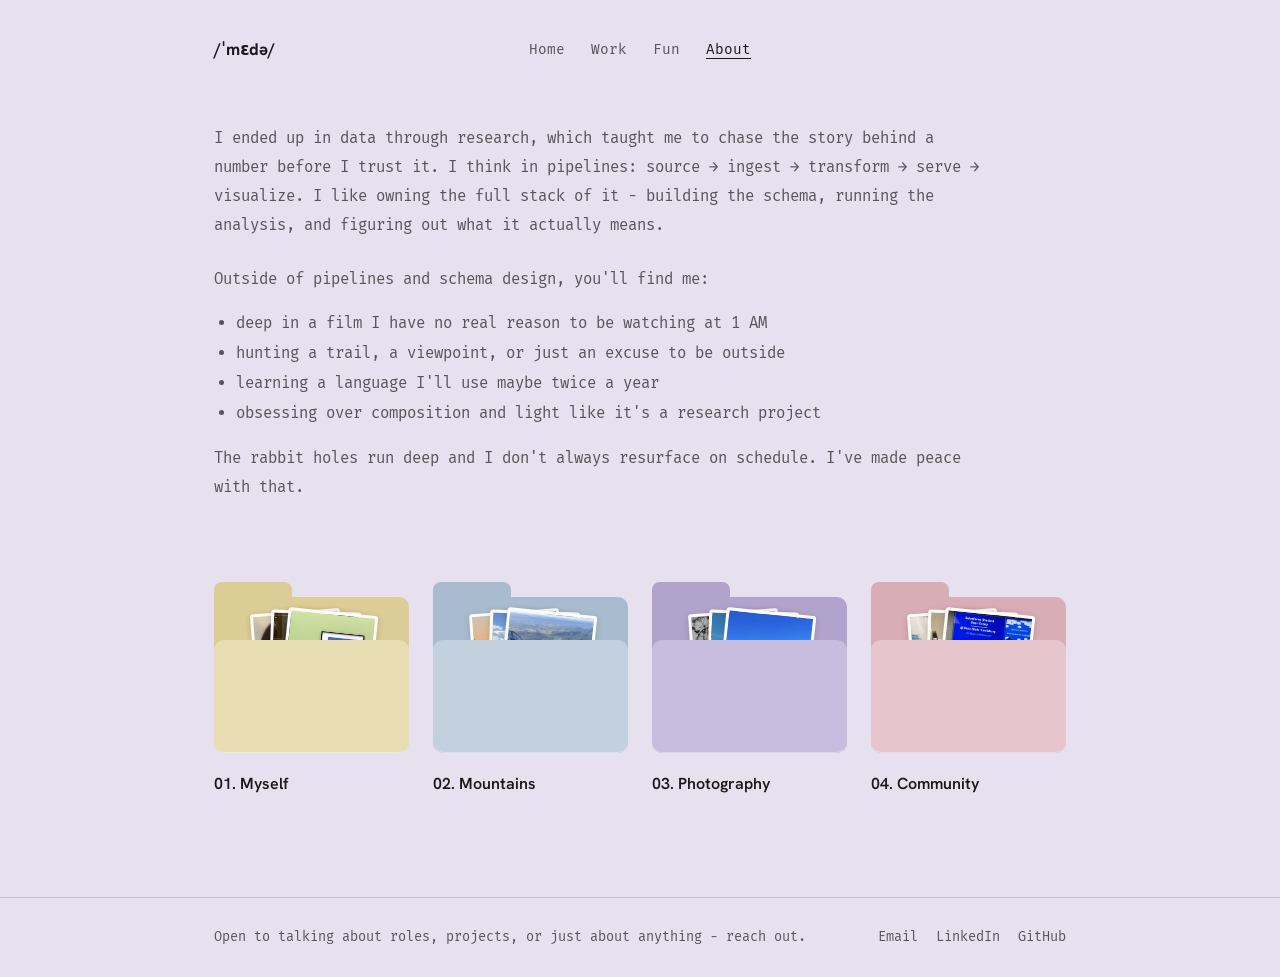
==== commit 6bf4218b: "Update about page" ====
--- a/about.html
+++ b/about.html
@@ -9,7 +9,7 @@
 <meta property="og:description" content="Medha Devalraj, a data analyst who builds the systems behind the numbers: SQL, Python, dbt and R, plus the research and stakeholder work that gives the numbers context.">
 <meta property="og:type" content="website">
 <meta name="theme-color" content="#e7e1ef">
-<link rel="stylesheet" href="style.css?v=23">
+<link rel="stylesheet" href="style.css?v=24">
 </head>
 <body class="page-about">
 
@@ -50,7 +50,6 @@
             <span class="folder-front"></span>
           </span>
           <span class="folder-label">01. Myself</span>
-          <span class="folder-count"></span>
         </button>
         <dialog class="gallery" id="gallery-myself" aria-labelledby="gallery-myself-title">
           <div class="gallery-head">
@@ -72,7 +71,6 @@
             <span class="folder-front"></span>
           </span>
           <span class="folder-label">02. Mountains</span>
-          <span class="folder-count"></span>
         </button>
         <dialog class="gallery" id="gallery-mountains" aria-labelledby="gallery-mountains-title">
           <div class="gallery-head">
@@ -80,9 +78,16 @@
             <button type="button" class="gallery-close" aria-label="Close Mountains photos">&times;</button>
           </div>
           <div class="about-photo-row">
+            <img class="about-photo" src="images/about/mountains/4.jpeg" width="1600" height="1200" style="--ar:1.3333" loading="lazy" decoding="async" alt="Sun setting over a valley, framed by silhouetted trees">
+            <img class="about-photo" src="images/about/mountains/5.jpeg" width="1600" height="1200" style="--ar:1.3333" loading="lazy" decoding="async" alt="Wildflowers on a forest overlook with farmland in the distance">
             <img class="about-photo" src="images/about/mountains/1.jpeg" width="1600" height="1200" style="--ar:1.3333" loading="lazy" decoding="async" alt="Mountain view">
             <img class="about-photo" src="images/about/mountains/2.jpeg" width="1200" height="1600" style="--ar:0.7500" loading="lazy" decoding="async" alt="Mountain view">
             <img class="about-photo" src="images/about/mountains/3.jpeg" width="1600" height="1200" style="--ar:1.3333" loading="lazy" decoding="async" alt="Mountain view">
+            <img class="about-photo" src="images/about/mountains/6.jpeg" width="1600" height="1200" style="--ar:1.3333" loading="lazy" decoding="async" alt="Medha smiling at a mountain overlook">
+            <img class="about-photo" src="images/about/mountains/7.jpeg" width="1600" height="1200" style="--ar:1.3333" loading="lazy" decoding="async" alt="A flowering shrub in a sunlit forest clearing">
+            <img class="about-photo" src="images/about/mountains/8.jpeg" width="1600" height="1200" style="--ar:1.3333" loading="lazy" decoding="async" alt="Storm clouds over a forested ridge">
+            <img class="about-photo" src="images/about/mountains/9.jpeg" width="1600" height="1200" style="--ar:1.3333" loading="lazy" decoding="async" alt="Tall trees on a ridge with the valley beyond">
+            <img class="about-photo" src="images/about/mountains/10.jpeg" width="900" height="1600" style="--ar:0.5625" loading="lazy" decoding="async" alt="A rocky stream running through green forest">
           </div>
         </dialog>
       </div>
@@ -94,7 +99,6 @@
             <span class="folder-front"></span>
           </span>
           <span class="folder-label">03. Photography</span>
-          <span class="folder-count"></span>
         </button>
         <dialog class="gallery" id="gallery-photography" aria-labelledby="gallery-photography-title">
           <div class="gallery-head">
@@ -102,9 +106,20 @@
             <button type="button" class="gallery-close" aria-label="Close Photography photos">&times;</button>
           </div>
           <div class="about-photo-row">
+            <img class="about-photo" src="images/about/photography/4.jpeg" width="1600" height="1200" style="--ar:1.3333" loading="lazy" decoding="async" alt="Black and white: a person standing at the edge of choppy water under bare branches">
+            <img class="about-photo" src="images/about/photography/5.jpeg" width="1600" height="900" style="--ar:1.7778" loading="lazy" decoding="async" alt="The Lower Manhattan skyline across the water, framed by bare trees">
+            <img class="about-photo" src="images/about/photography/6.jpeg" width="1600" height="999" style="--ar:1.6016" loading="lazy" decoding="async" alt="A person photographing the sunset over layered mountains">
+            <img class="about-photo" src="images/about/photography/7.jpeg" width="1200" height="1600" style="--ar:0.7500" loading="lazy" decoding="async" alt="Black and white: a city street with power lines and high-rises">
+            <img class="about-photo" src="images/about/photography/8.jpeg" width="1200" height="1600" style="--ar:0.7500" loading="lazy" decoding="async" alt="Black and white: a scooter rider passing brick row houses">
+            <img class="about-photo" src="images/about/photography/9.jpeg" width="1600" height="1200" style="--ar:1.3333" loading="lazy" decoding="async" alt="Black and white: an obelisk against a cloudy sky">
             <img class="about-photo" src="images/about/photography/1.jpeg" width="1600" height="1200" style="--ar:1.3333" loading="lazy" decoding="async" alt="Photograph">
             <img class="about-photo" src="images/about/photography/2.jpeg" width="1347" height="1600" style="--ar:0.8419" loading="lazy" decoding="async" alt="Photograph">
             <img class="about-photo" src="images/about/photography/3.jpeg" width="1200" height="1600" style="--ar:0.7500" loading="lazy" decoding="async" alt="Photograph">
+            <img class="about-photo" src="images/about/photography/10.jpeg" width="1200" height="1600" style="--ar:0.7500" loading="lazy" decoding="async" alt="A rainbow arcing over a smokestack at dusk">
+            <img class="about-photo" src="images/about/photography/11.jpeg" width="1600" height="1200" style="--ar:1.3333" loading="lazy" decoding="async" alt="A lone figure on steps under a dramatic sky">
+            <img class="about-photo" src="images/about/photography/12.jpeg" width="1200" height="1600" style="--ar:0.7500" loading="lazy" decoding="async" alt="A bare tree in a snowy park">
+            <img class="about-photo" src="images/about/photography/13.jpeg" width="1600" height="1200" style="--ar:1.3333" loading="lazy" decoding="async" alt="Two people at a counter lit with red light">
+            <img class="about-photo" src="images/about/photography/14.jpeg" width="1200" height="1600" style="--ar:0.7500" loading="lazy" decoding="async" alt="Black and white: a quiet hallway with a window">
           </div>
         </dialog>
       </div>
@@ -116,7 +131,6 @@
             <span class="folder-front"></span>
           </span>
           <span class="folder-label">04. Community</span>
-          <span class="folder-count"></span>
         </button>
         <dialog class="gallery" id="gallery-community" aria-labelledby="gallery-community-title">
           <div class="gallery-head">
--- a/style.css
+++ b/style.css
@@ -638,15 +638,18 @@
 @keyframes gallery-fade { from { opacity: 0; } }
 
 /* Photos inside a gallery. Every photo carries its own aspect ratio (--ar,
-   set in about.html); using that ratio as the flex-grow value makes all
-   photos in a row the same height while filling the width, uncropped. */
+   set in about.html). Sizing each photo's width from that ratio and a target
+   row height wraps any number of photos into rows of equal height that fill
+   the width, uncropped. The spacer stops a short last row from stretching. */
 .about-photo-row {
+  --row-h: 230px;
   display: flex;
   flex-wrap: wrap;
   gap: 6px;
 }
+.about-photo-row::after { content: ""; flex: 999 1 0; }
 .about-photo {
-  flex: var(--ar, 1) 1 0;
+  flex: var(--ar, 1) 1 calc(var(--ar, 1) * var(--row-h));
   min-width: 0;
   width: 100%;
   height: auto;
@@ -659,8 +662,7 @@
 /* Phones: first photo spans the full width, the other two share a row */
 @media (max-width: 560px) {
   .gallery { padding: 0 12px 12px; }
-  .about-photo-row { gap: 4px; }
-  .about-photo:first-child { flex-basis: 100%; }
+  .about-photo-row { gap: 4px; --row-h: 130px; }
 }
 
 /* ---------- Project cards (Fun page) ----------
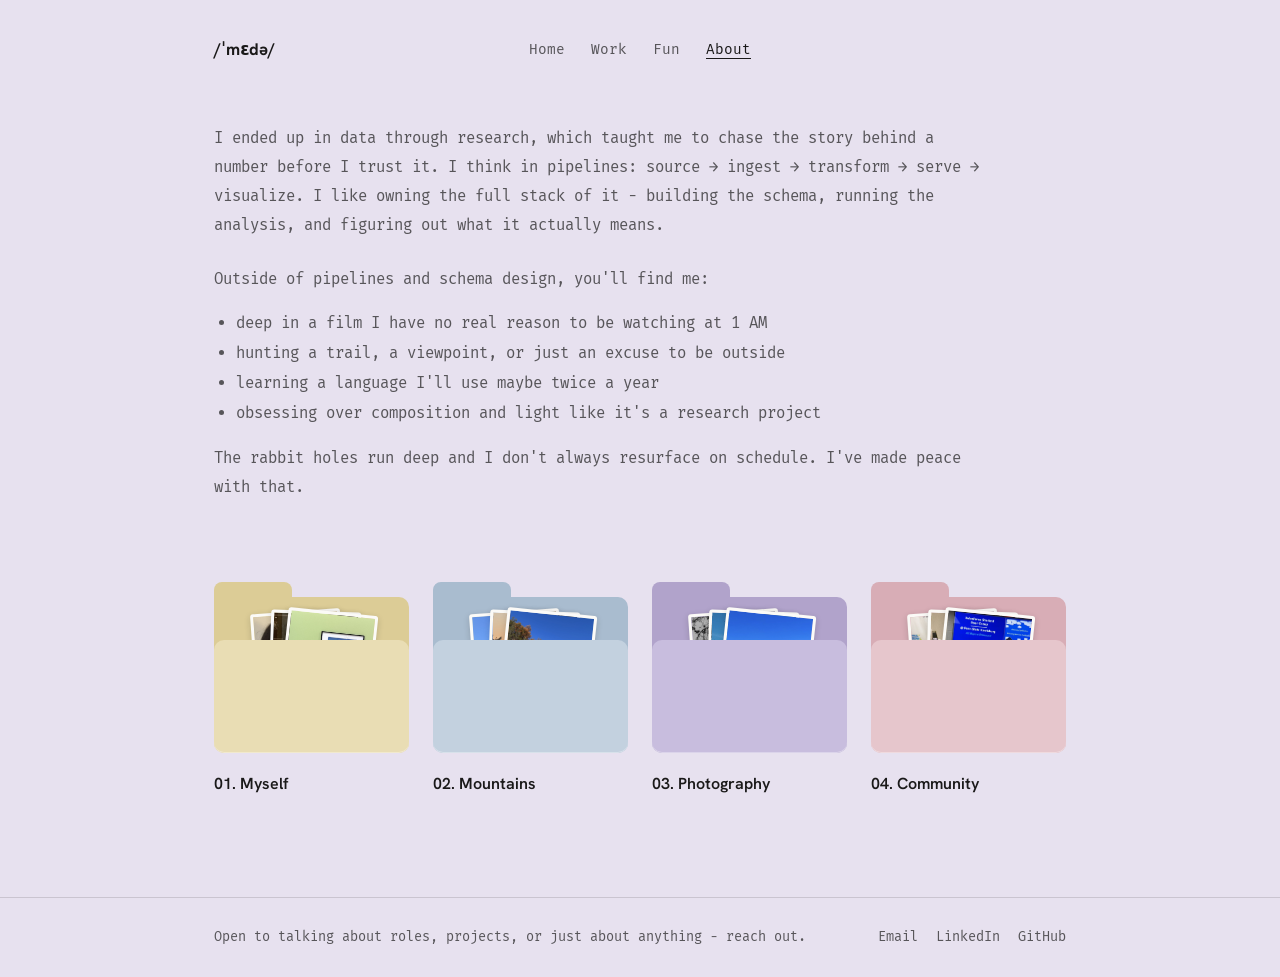
==== commit dd1860e5: "Update about page" ====
--- a/about.html
+++ b/about.html
@@ -9,7 +9,7 @@
 <meta property="og:description" content="Medha Devalraj, a data analyst who builds the systems behind the numbers: SQL, Python, dbt and R, plus the research and stakeholder work that gives the numbers context.">
 <meta property="og:type" content="website">
 <meta name="theme-color" content="#e7e1ef">
-<link rel="stylesheet" href="style.css?v=24">
+<link rel="stylesheet" href="style.css?v=25">
 </head>
 <body class="page-about">
 
@@ -60,6 +60,7 @@
             <img class="about-photo" src="images/about/myself/1.jpeg" width="1600" height="1200" style="--ar:1.3333" loading="lazy" decoding="async" alt="Medha">
             <img class="about-photo" src="images/about/myself/2.jpeg" width="684" height="818" style="--ar:0.8362" loading="lazy" decoding="async" alt="Medha">
             <img class="about-photo" src="images/about/myself/3.jpeg" width="1218" height="1600" style="--ar:0.7612" loading="lazy" decoding="async" alt="Medha">
+            <img class="about-photo" src="images/about/myself/4.jpeg" width="1600" height="900" style="--ar:1.7778" loading="lazy" decoding="async" alt="Medha in a red top outdoors, arms crossed">
           </div>
         </dialog>
       </div>
@@ -78,7 +79,9 @@
             <button type="button" class="gallery-close" aria-label="Close Mountains photos">&times;</button>
           </div>
           <div class="about-photo-row">
+            <img class="about-photo" src="images/about/mountains/13.jpeg" width="1600" height="1200" style="--ar:1.3333" loading="lazy" decoding="async" alt="A waterfall spilling over rock ledges in autumn">
             <img class="about-photo" src="images/about/mountains/4.jpeg" width="1600" height="1200" style="--ar:1.3333" loading="lazy" decoding="async" alt="Sun setting over a valley, framed by silhouetted trees">
+            <img class="about-photo" src="images/about/mountains/14.jpeg" width="1600" height="1200" style="--ar:1.3333" loading="lazy" decoding="async" alt="A shallow river below a cliff of autumn trees">
             <img class="about-photo" src="images/about/mountains/5.jpeg" width="1600" height="1200" style="--ar:1.3333" loading="lazy" decoding="async" alt="Wildflowers on a forest overlook with farmland in the distance">
             <img class="about-photo" src="images/about/mountains/1.jpeg" width="1600" height="1200" style="--ar:1.3333" loading="lazy" decoding="async" alt="Mountain view">
             <img class="about-photo" src="images/about/mountains/2.jpeg" width="1200" height="1600" style="--ar:0.7500" loading="lazy" decoding="async" alt="Mountain view">
@@ -88,6 +91,8 @@
             <img class="about-photo" src="images/about/mountains/8.jpeg" width="1600" height="1200" style="--ar:1.3333" loading="lazy" decoding="async" alt="Storm clouds over a forested ridge">
             <img class="about-photo" src="images/about/mountains/9.jpeg" width="1600" height="1200" style="--ar:1.3333" loading="lazy" decoding="async" alt="Tall trees on a ridge with the valley beyond">
             <img class="about-photo" src="images/about/mountains/10.jpeg" width="900" height="1600" style="--ar:0.5625" loading="lazy" decoding="async" alt="A rocky stream running through green forest">
+            <img class="about-photo" src="images/about/mountains/11.jpeg" width="1600" height="1200" style="--ar:1.3333" loading="lazy" decoding="async" alt="An autumn valley town seen through pine and oak branches">
+            <img class="about-photo" src="images/about/mountains/12.jpeg" width="1200" height="1600" style="--ar:0.7500" loading="lazy" decoding="async" alt="Looking up through a gorge at autumn trees and blue sky">
           </div>
         </dialog>
       </div>
@@ -112,6 +117,7 @@
             <img class="about-photo" src="images/about/photography/7.jpeg" width="1200" height="1600" style="--ar:0.7500" loading="lazy" decoding="async" alt="Black and white: a city street with power lines and high-rises">
             <img class="about-photo" src="images/about/photography/8.jpeg" width="1200" height="1600" style="--ar:0.7500" loading="lazy" decoding="async" alt="Black and white: a scooter rider passing brick row houses">
             <img class="about-photo" src="images/about/photography/9.jpeg" width="1600" height="1200" style="--ar:1.3333" loading="lazy" decoding="async" alt="Black and white: an obelisk against a cloudy sky">
+            <img class="about-photo" src="images/about/photography/15.jpeg" width="1600" height="1200" style="--ar:1.3333" loading="lazy" decoding="async" alt="Black and white photographs projected in a dark gallery">
             <img class="about-photo" src="images/about/photography/1.jpeg" width="1600" height="1200" style="--ar:1.3333" loading="lazy" decoding="async" alt="Photograph">
             <img class="about-photo" src="images/about/photography/2.jpeg" width="1347" height="1600" style="--ar:0.8419" loading="lazy" decoding="async" alt="Photograph">
             <img class="about-photo" src="images/about/photography/3.jpeg" width="1200" height="1600" style="--ar:0.7500" loading="lazy" decoding="async" alt="Photograph">
--- a/style.css
+++ b/style.css
@@ -7,7 +7,7 @@
   --pill-text: #1a1919;
   --line: rgba(26,25,25,0.14);
   --btn-dark: #1a1919;
-  --btn-dark-text: #f2ecd6;
+  --btn-dark-text: #f8f3e1;
   --font-mono: 'Fira Mono', ui-monospace, SFMono-Regular, Menlo, Monaco, Consolas, 'Liberation Mono', 'Courier New', monospace;
   --font-sans: 'Hanken Grotesk', ui-sans-serif, system-ui, -apple-system, 'Segoe UI', Roboto, sans-serif;
   --gutter: 1.5rem; /* page gutter: 24px at every width */
@@ -15,7 +15,7 @@
 }
 
 /* Page paper: one muted pastel per page */
-body.page-home   { background: #f2ecd6; } /* butter yellow */
+body.page-home   { background: #f8f3e1; } /* light butter yellow */
 body.page-work   { background: #dfe6ee; } /* dusty blue */
 body.page-fun    { background: #f2e1e4; } /* blush pink */
 body.page-about  { background: #e7e1ef; } /* soft lavender */
@@ -283,7 +283,33 @@
    dependency at all — it just flows, the same way on every device. */
 .home-hero {
   padding: 64px 0 24px;
-  max-width: 760px;
+  display: grid;
+  grid-template-columns: minmax(0, 1fr) 250px;
+  gap: 48px;
+  align-items: start;
+}
+/* The photo sits like a print on the desk: slightly tilted, straightening on hover */
+.home-photo { margin: 6px 0 0; }
+.home-photo img {
+  display: block;
+  width: 100%;
+  height: auto;
+  aspect-ratio: 3 / 4;
+  object-fit: cover;
+  border-radius: 14px;
+  box-shadow: 0 12px 30px rgba(26,25,25,0.14);
+  transform: rotate(1.5deg);
+  background: rgba(26,25,25,0.06);
+}
+@media (prefers-reduced-motion: no-preference) {
+  .home-photo img { transition: transform 300ms cubic-bezier(.3,.7,.3,1); }
+}
+@media (hover: hover) {
+  .home-photo img:hover { transform: rotate(0deg) scale(1.02); }
+}
+@media (max-width: 760px) {
+  .home-hero { grid-template-columns: minmax(0, 1fr); gap: 28px; }
+  .home-photo { order: -1; width: min(60%, 230px); margin: 0; }
 }
 .home-headline {
   font-size: clamp(1.9rem, 1.6vw + 1.1rem, 2.8rem);
@@ -476,7 +502,7 @@
 .cursor-tooltip-label {
   margin-top: 8px;
   background: var(--ink);
-  color: #f2ecd6;
+  color: #f8f3e1;
   font-family: var(--font-mono);
   font-size: 0.78rem;
   padding: 5px 12px;
